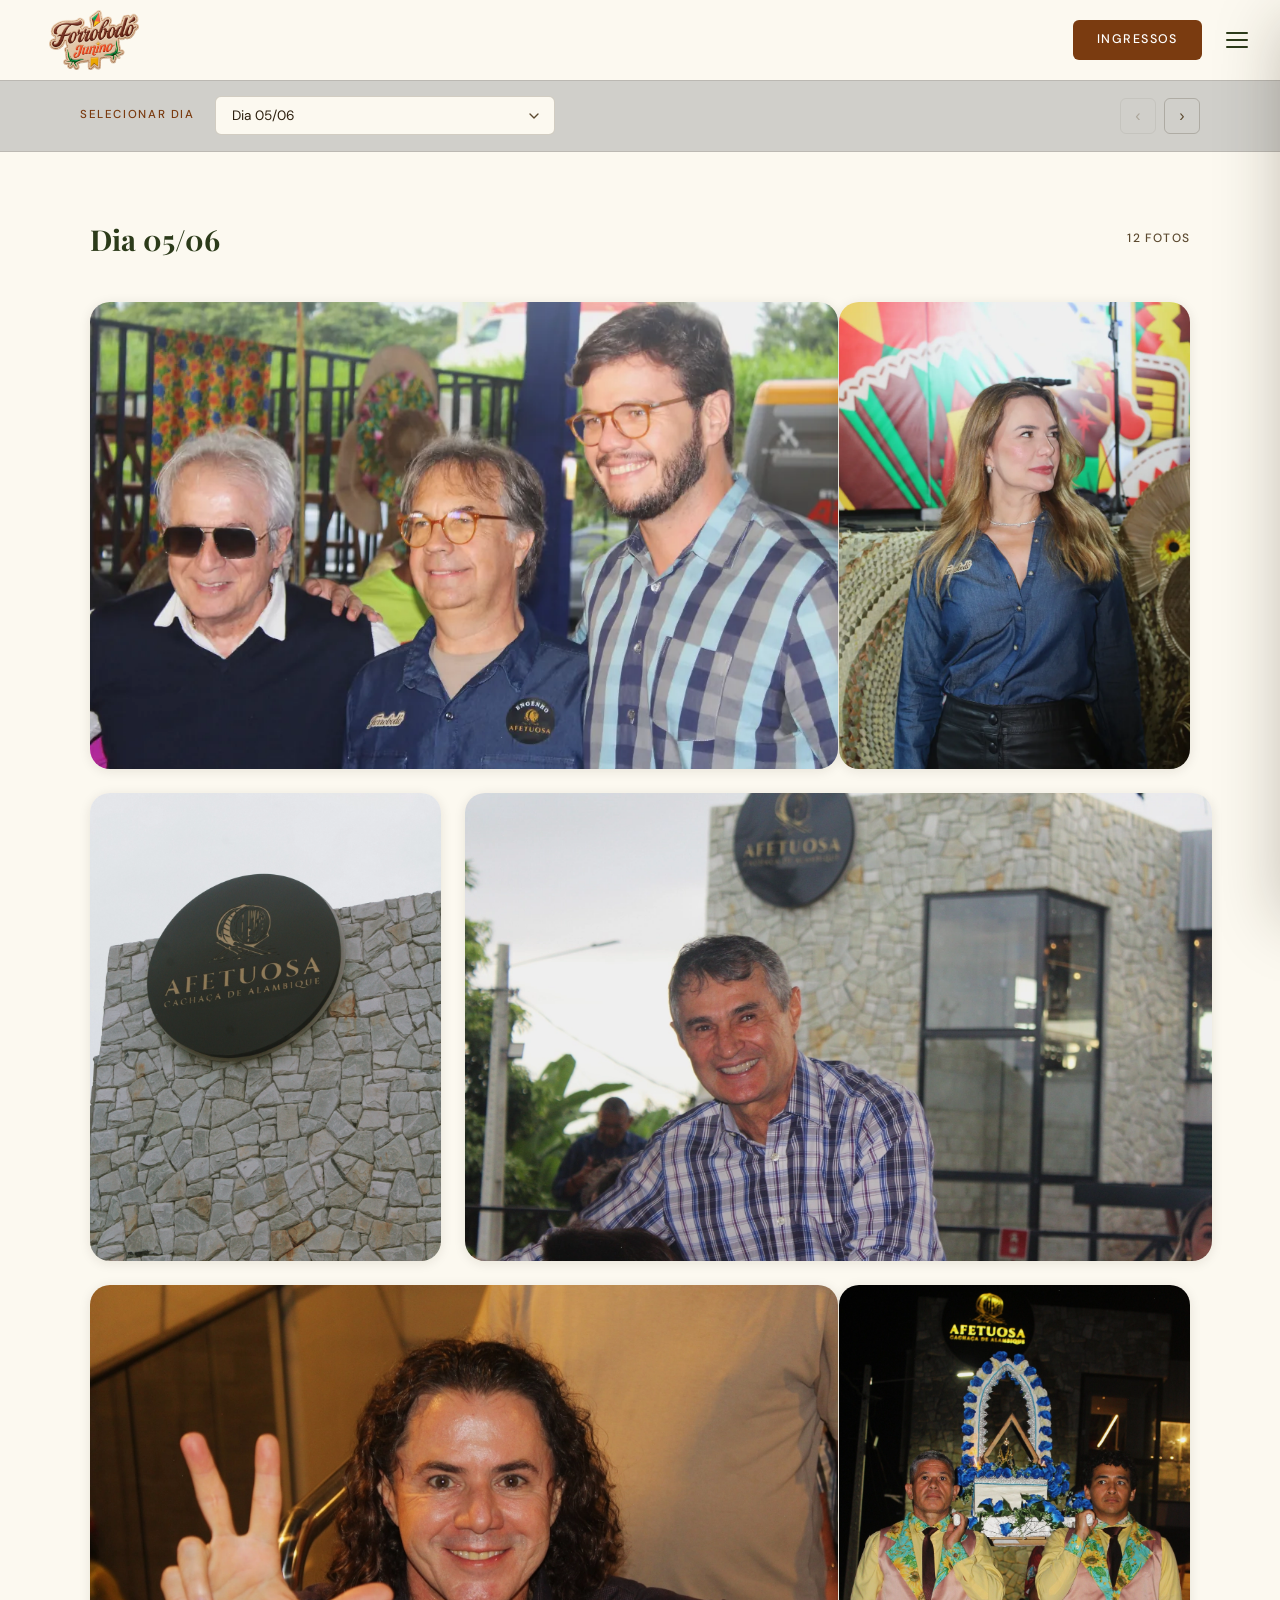
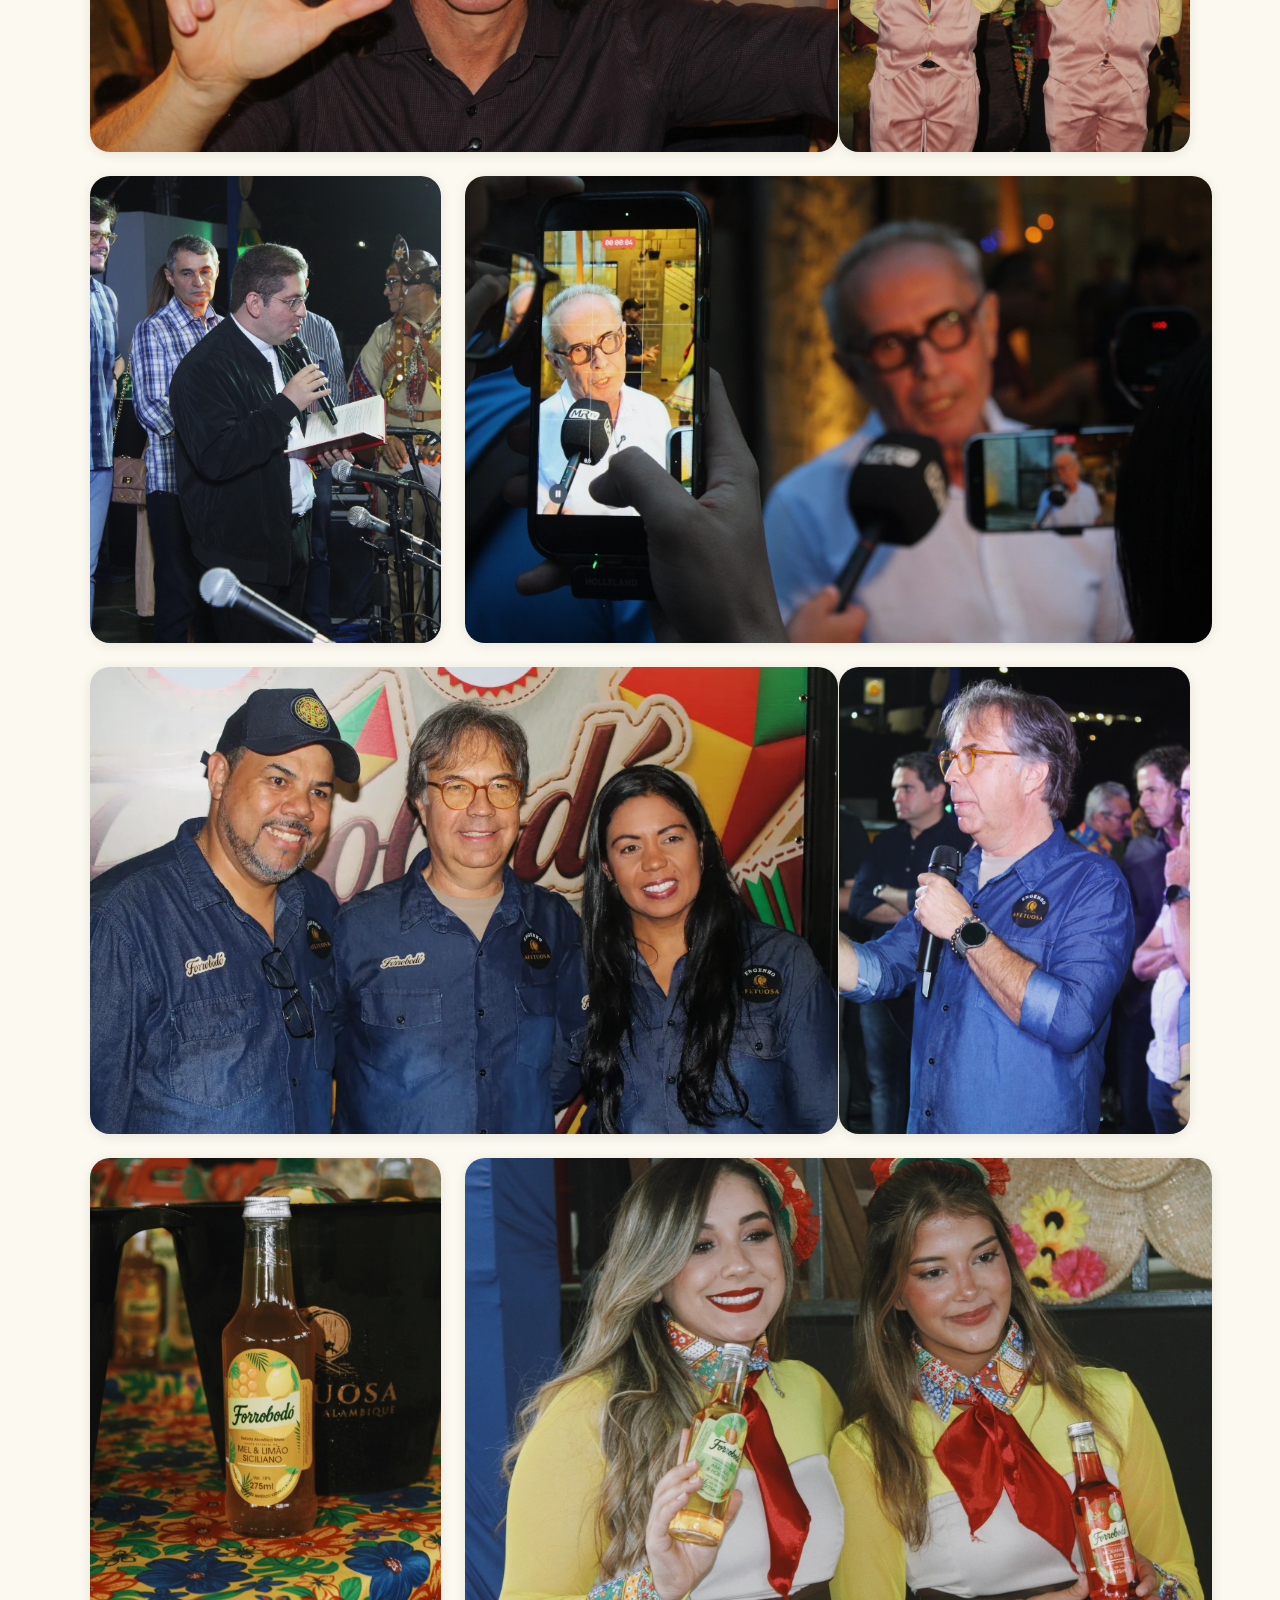
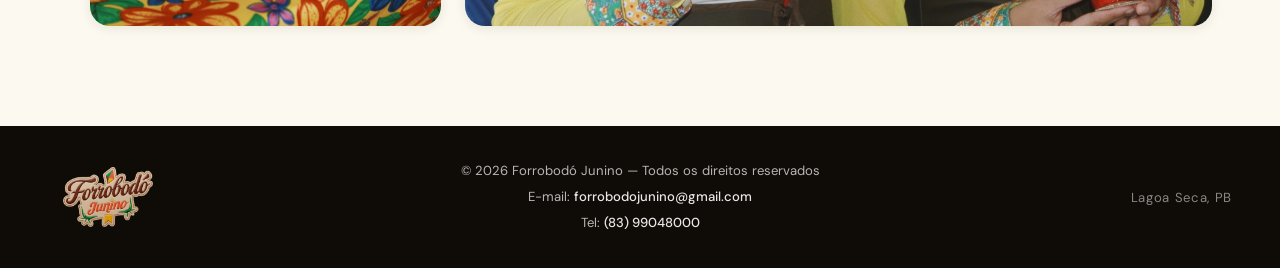
==== galeria.html @ cd56dc19 "galeria de fotos dia 5, 6 e 7" ====
<!DOCTYPE html>
<html lang="pt-br">
<head> 
    <meta charset="UTF-8">
    <title>Galeria | Forrobodó Junino 2026</title>
    <meta name="viewport" content="width=device-width, initial-scale=1.0">
    <meta name="description" content="Galeria de fotos do Forrobodó Junino 2026 — Momentos inesquecíveis no Engenho Afetuosa, Lagoa Seca - PB.">

    <link rel="preconnect" href="https://fonts.googleapis.com">
    <link rel="preconnect" href="https://fonts.gstatic.com" crossorigin>
    <link href="https://fonts.googleapis.com/css2?family=Playfair+Display:ital,wght@0,400;0,700;0,900;1,400;1,700&family=Cormorant+Garamond:ital,wght@0,300;0,400;0,600;1,300;1,400&family=DM+Sans:wght@300;400;500&display=swap" rel="stylesheet">
    <link rel="icon" type="image/png" href="imagens/imagem-logo.png">
    <link rel="stylesheet" href="style.css">
    <link rel="stylesheet" href="galeria.css">
    <script src="script.js" defer></script>
    <script src="galeria.js" defer></script>
</head>

<body>

<header class="header">
    <a href="index.html" class="header-logo-link">
        <img src="imagens/imagem-logo.webp" alt="Forrobodó Junino" class="logo-oficial header-logo">
    </a>
    <div class="header-acoes">
        <a href="https://zig.tickets/eventos/forrobodo-junino-1306" target="_blank" rel="noopener noreferrer" class="header-cta">INGRESSOS</a>
        <button class="menu-hamburguer"
            aria-label="Abrir menu de navegação"
            aria-expanded="false">
            <span class="hamburguer-linha"></span>
            <span class="hamburguer-linha"></span>
            <span class="hamburguer-linha"></span>
        </button>
    </div>
</header>

<nav class="nav" aria-label="Menu principal">
    <div class="nav-header">
        <img src="imagens/imagem-logo.webp" alt="Forrobodó Junino" class="logo-oficial nav-logo">
        <button class="menu-fechar" aria-label="Fechar menu">✕</button>
    </div>
    <ul>
        <li><a href="index.html#home">Home</a></li>
        <li><a href="index.html#sobre">O Evento</a></li>
        <li><a href="index.html#grandeza">Experiências</a></li>
        <li><a href="index.html#programacao">Programação</a></li>
        <li><a href="index.html#momentos">Momentos</a></li>
        <li><a href="index.html#localizacao">Localização</a></li>
        <li><a href="galeria.html">Galeria</a></li>
    </ul>
    <div class="nav-cta">
        <a href="https://zig.tickets/eventos/forrobodo-junino-1306" target="_blank" rel="noopener noreferrer" class="cta">GARANTIR MEU INGRESSO</a>
    </div>
</nav>

<div class="menu-overlay" aria-hidden="true"></div>

<main class="galeria-main" aria-label="Galeria de fotos">
    <h1 class="visualmente-oculto">Galeria de fotos — Forrobodó Junino 2026</h1>

    <div class="galeria-selector-wrap">
        <div class="galeria-selector-inner">
            <span class="galeria-selector-label">Selecionar dia</span>
            <select class="galeria-select" id="galeria-select" aria-label="Selecionar dia da galeria"></select>
            <div class="galeria-nav-btns">
                <button class="galeria-nav-btn" id="btn-anterior" aria-label="Dia anterior">‹</button>
                <button class="galeria-nav-btn" id="btn-proximo"  aria-label="Próximo dia">›</button>
            </div>
        </div>
    </div>

    <div class="galeria-conteudo" id="galeria-conteudo"></div>

</main>

<footer class="footer">
    <div class="footer-logo-wrap">
        <img src="imagens/imagem-logo.webp" alt="Forrobodó Junino" class="logo-oficial footer-logo">
    </div>
    <div class="footer-info">
        <p>© 2026 Forrobodó Junino — Todos os direitos reservados</p>
        <p>E-mail: <a href="mailto:forrobodojunino@gmail.com">forrobodojunino@gmail.com</a></p>
        <p>Tel: <a href="https://wa.me/558399048000" target="_blank" rel="noopener noreferrer" aria-label="Contato via WhatsApp: 55 (83) 9904-8000">(83) 99048000</a></p>
    </div>
    <div class="footer-local">
        <p>Lagoa Seca, PB</p>
    </div>
</footer>

<div class="lightbox" id="lightbox" role="dialog" aria-modal="true" aria-label="Visualizar foto">
    <button class="lightbox-nav lightbox-prev" id="lightbox-prev" aria-label="Foto anterior">‹</button>
    <img class="lightbox-img" id="lightbox-img" src="" alt="">
    <button class="lightbox-nav lightbox-next" id="lightbox-next" aria-label="Próxima foto">›</button>
    <span class="lightbox-contador" id="lightbox-contador"></span>
</div>

</body>
</html>
---- style.css ----
@charset "UTF-8";

/*
ARQUITETURA CSS — FORROBODÓ JUNINO
1. ROOT
2. RESET
3. BASE
4. ELEMENTOS GLOBAIS
5. LAYOUT (header, main, footer)
6. COMPONENTES (cta, menu, overlay, nav, logo)
7. SECTIONS
8. ANIMAÇÕES
9. RESPONSIVIDADE
*/

/* 1. ROOT */

:root {
    color-scheme: light;

    --cor-creme:          #FCF9F0;
    --cor-creme-escuro:   #D0CFCA;
    --cor-verde:          #2C3B1A;
    --cor-verde-medio:    #3D5225;
    --cor-marrom:         #7A3B10;
    --cor-marrom-hover:   #5E2D0C;
    --cor-dourado:        #C8922A;
    --cor-dourado-claro:  #E8B84B;
    --cor-escuro:         #1A1209;
    --cor-dark-footer:    #0F0C07;
    --cor-texto:          #2C1F0E;
    --cor-texto-leve:     #5C4A30;
    --cor-branca:         #FFFFFF;

    --fonte-display:  'Playfair Display', Georgia, serif;
    --fonte-elegante: 'Cormorant Garamond', Georgia, serif;
    --fonte-ui:       'DM Sans', Arial, sans-serif;

    --radius-sm: 6px;
    --radius-md: 12px;
    --radius-lg: 20px;

    --transition: 0.3s ease;

    --shadow-sm: 0 2px 12px rgba(44, 31, 14, 0.10);
    --shadow-md: 0 8px 32px rgba(44, 31, 14, 0.18);
    --shadow-lg: 0 20px 60px rgba(44, 31, 14, 0.25);
}

/* 2. RESET */

* {
    margin: 0;
    padding: 0;
    box-sizing: border-box;
}

:focus-visible {
    outline: 2px solid var(--cor-marrom);
    outline-offset: 3px;
    border-radius: 4px;
}

/* 3. BASE */

html {
    scroll-behavior: smooth;
    scroll-padding-top: 0px;
}

body {
    font-family: var(--fonte-ui);
    font-size: 1rem;
    line-height: 1.6;
    background-color: var(--cor-creme);
    color: var(--cor-texto);
    margin: 0;
    padding: 0;
}

body.menu-aberto {
    overflow: hidden;
}

/* 4. ELEMENTOS GLOBAIS */

section {
    scroll-margin-top: 80px;
}

section h2 {
    font-family: var(--fonte-display);
    font-size: 2.6rem;
    font-weight: 700;
    color: var(--cor-verde);
    line-height: 1.15;
}

section h2 em {
    font-style: italic;
    font-family: var(--fonte-display);
    color: var(--cor-marrom);
}

strong {
    color: var(--cor-marrom);
}

ul {
    list-style: none;
}

a {
    font-family: inherit;
    text-decoration: none;
    transition: color var(--transition);
}

img {
    max-width: 100%;
    display: block;
}

/* 5. LAYOUT */

/* Header */

.header {
    position: fixed;
    top: 0;
    left: 0;
    width: 100%;
    height: 80px;
    padding: 0 24px;
    display: flex;
    align-items: center;
    justify-content: space-between;
    background-color: var(--cor-creme);
    z-index: 980;
    box-shadow: 0 1px 0 rgba(44, 31, 14, 0.12);
    transition: box-shadow var(--transition);
}

.header-logo-link {
    display: flex;
    align-items: center;
}

.header-acoes {
    display: flex;
    align-items: center;
    gap: 16px;
}

.header-cta {
    display: inline-block;
    padding: 10px 24px;
    background-color: var(--cor-marrom);
    color: var(--cor-branca);
    font-family: var(--fonte-ui);
    font-size: 0.78rem;
    font-weight: 500;
    letter-spacing: 0.12em;
    border-radius: var(--radius-sm);
    transition: background-color var(--transition), transform var(--transition);
}

.header-cta:hover {
    background-color: var(--cor-marrom-hover);
    transform: translateY(-1px);
}

/* Main */

main {
    margin-top: 64px;
}

/* Footer */

.footer {
    display: grid;
    grid-template-columns: 1fr auto 1fr;
    align-items: center;
    padding: 32px 48px;
    background-color: var(--cor-dark-footer);
    color: var(--cor-branca);
}

.footer-logo-wrap {
    display: flex;
    align-items: center;
}

.footer-info {
    text-align: center;
    font-size: 0.82rem;
    line-height: 2;
    color: rgba(255, 255, 255, 0.7);
}

.footer-info a {
    color: rgba(255, 255, 255, 0.9);
    font-weight: 500;
}

.footer-info a:hover {
    color: var(--cor-dourado-claro);
}

.footer-local {
    text-align: right;
    font-size: 0.82rem;
    color: rgba(255, 255, 255, 0.5);
    letter-spacing: 0.05em;
}

/* 6. COMPONENTES */

/* Logo */

.logo-oficial {
    height: auto;
    object-fit: contain;
    transition: transform var(--transition);
}

.header-logo {
    width: 140px;
    max-height: 60px;
    display: block;
}

.header-logo-link:hover .header-logo {
    transform: scale(1.03);
}

.nav-logo {
    width: 110px;
    max-height: 52px;
    display: block;
}

.footer-logo {
    width: 120px;
    max-height: 60px;
    display: block;
    opacity: 0.9;
    transition: opacity var(--transition);
}

.footer-logo:hover {
    opacity: 1;
}

/* CTA */

.cta {
    display: inline-block;
    padding: 16px 32px;
    background-color: var(--cor-marrom);
    color: var(--cor-branca);
    border-radius: var(--radius-sm);
    font-family: var(--fonte-ui);
    font-size: 0.82rem;
    font-weight: 500;
    letter-spacing: 0.1em;
    text-align: center;
    transition: background-color var(--transition), transform var(--transition), box-shadow var(--transition);
    box-shadow: var(--shadow-sm);
    line-height: 1.4;
}

.cta:hover {
    background-color: var(--cor-marrom-hover);
    transform: translateY(-3px);
    box-shadow: var(--shadow-md);
}

/* Menu Hambúrguer */

.menu-hamburguer {
    background: none;
    border: none;
    cursor: pointer;
    display: flex;
    flex-direction: column;
    align-items: center;
    justify-content: center;
    gap: 5px;
    padding: 8px;
    transition: transform 0.2s ease;
}

.menu-hamburguer:hover {
    transform: translateY(-2px);
}

.hamburguer-linha {
    display: block;
    width: 22px;
    height: 2px;
    background-color: var(--cor-verde);
    border-radius: 2px;
    transition: var(--transition);
}

.menu-fechar {
    background: none;
    border: none;
    font-size: 1.1rem;
    cursor: pointer;
    color: var(--cor-texto-leve);
    width: 36px;
    height: 36px;
    border-radius: 50%;
    display: flex;
    align-items: center;
    justify-content: center;
    transition: background-color var(--transition), color var(--transition);
}

.menu-fechar:hover {
    background-color: var(--cor-creme-escuro);
    color: var(--cor-marrom);
}

/* Overlay */

.menu-overlay {
    position: fixed;
    inset: 0;
    background-color: rgba(26, 18, 9, 0.4);
    z-index: 990;
    opacity: 0;
    pointer-events: none;
    transition: opacity var(--transition);
}

.menu-overlay.ativo {
    opacity: 1;
    pointer-events: all;
}

/* Nav */

.nav {
    position: fixed;
    top: 0;
    right: 0;
    width: min(320px, 80vw);
    height: 100dvh;
    background-color: var(--cor-creme);
    display: flex;
    flex-direction: column;
    transform: translateX(100%);
    transition: transform 0.35s ease;
    z-index: 1001;
    box-shadow: var(--shadow-lg);
}

.nav.ativo {
    transform: translateX(0);
}

.nav-header {
    height: 72px;
    display: flex;
    align-items: center;
    justify-content: space-between;
    padding: 0 20px;
    border-bottom: 1px solid var(--cor-creme-escuro);
    flex-shrink: 0;
}

.nav ul {
    overflow-y: auto;
    padding: 0;
}

.nav li a {
    display: block;
    padding: 18px 20px;
    font-family: var(--fonte-ui);
    font-size: 0.9rem;
    font-weight: 400;
    letter-spacing: 0.06em;
    text-transform: uppercase;
    color: var(--cor-texto);
    border-bottom: 1px solid var(--cor-creme-escuro);
    transition: color var(--transition), padding-left var(--transition);
}

.nav li a:hover {
    color: var(--cor-marrom);
    padding-left: 28px;
}

.nav-cta {
    padding: 20px 20px 32px;
    margin-top: auto;
    flex-shrink: 0;
    background-color: var(--cor-creme);
}

.nav-cta .cta {
    width: 100%;
    font-size: 0.8rem;
}

/* 7. SECTIONS */

/* Home / Hero */

.home {
    max-width: 100%;
    padding: 0;
    margin: 0;
    display: grid;
    grid-template-columns: 1.4fr 1fr;
    align-items: center;
    min-height: calc(100vh - 64px);
    background-color: var(--cor-creme);
}

.home-esquerda {
    display: flex;
    flex-direction: column;
    justify-content: center;
    gap: 28px;
    padding: 60px 64px 60px 80px;
}

.home-banner-patrocinios {
    width: 100%;
    max-width: 420px;
}

.img-banner-patrocinios {
    width: 100%;
    height: auto;
    display: block;
    object-fit: contain;
}

.home-titulo {
    font-family: var(--fonte-display);
    font-size: 3.8rem;
    font-weight: 900;
    line-height: 1.15;
    color: var(--cor-verde);
    letter-spacing: -0.01em;
    max-width: 600px;
}

.home-desc {
    font-family: var(--fonte-ui);
    font-size: 0.95rem;
    color: var(--cor-texto-leve);
    line-height: 1.7;
    max-width: 420px;
}

.home-ctas {
    display: flex;
    align-items: center;
    gap: 32px;
    margin-top: 8px;
    flex-wrap: wrap;
}

/* 1. Ajuste na seção de Patrocinadores (inferior) */
.patrocinadores-grid .patrocinador-item:nth-child(3) {
    max-width: 260px; /* Aumentado de 180px para 260px para dar o peso visual correto */
}

.cta-secundario {
    font-family: var(--fonte-ui);
    font-size: 0.78rem;
    font-weight: 500;
    letter-spacing: 0.1em;
    text-transform: uppercase;
    color: var(--cor-texto);
    transition: color var(--transition);
}

.cta-secundario:hover {
    color: var(--cor-marrom);
}

.home-direita {
    width: 100%;
    padding-right: 48px;
}

.home-foto-container {
    width: 100%;
    aspect-ratio: 4409 / 3456;
    overflow: hidden;
    border-radius: var(--radius-md);
    box-shadow: var(--shadow-md);
}

.home-foto-container img {
    width: 100%;
    height: 100%;
    object-fit: cover;
    display: block;
}

/* Grid de Patrocinadores no Topo da Home (Desktop) */
.home-patrocinadores-grid {
    display: grid;
    /* Antes: repeat(3, 1fr) -> Agora: tamanhos sob medida para cada logo */
    grid-template-columns: 70px 85px 140px; 
    gap: 20px; 
    align-items: center;
    justify-content: start; 
    width: 100%;
    max-width: 360px; /* Aumentamos um pouquinho a largura máxima para o terceiro esticar */
    margin-bottom: 8px;
}

.home-patrocinador-item {
    width: 100%;
    max-width: 80px; /* Logos menores para o topo do site */
    opacity: 0.85;
    transition: opacity var(--transition), transform var(--transition);
}

.home-patrocinadores-grid .home-patrocinador-item:nth-child(3) {
    max-width: 140px; /* Abre espaço para o Ministério esticar na Home */
}

.home-patrocinador-item:hover {
    opacity: 1;
    transform: scale(1.03);
}

.img-home-patrocinador {
    width: 100%;
    height: auto;
    object-fit: contain;
    display: block;
}

/* Sobre */

.sobre {
    background-color: var(--cor-creme-escuro);
    max-width: 100%;
    padding: 70px 80px;
}

.sobre-conteudo {
    max-width: 1200px;
    margin: 0 auto;
    display: grid;
    grid-template-columns: 1.2fr 0.8fr;
    gap: 80px;
    align-items: center;
}

.sobre-texto {
    display: flex;
    flex-direction: column;
    gap: 20px;
}

.sobre-eyebrow {
    font-family: var(--fonte-ui);
    font-size: 0.72rem;
    font-weight: 500;
    letter-spacing: 0.18em;
    text-transform: uppercase;
    color: var(--cor-marrom);
}

.sobre-texto h2 {
    margin: 0;
}

.sobre-texto p {
    font-size: 0.95rem;
    color: var(--cor-texto-leve);
    line-height: 1.8;
}

.sobre-foto-wrap {
    position: relative;
    width: 100%;
}

.sobre-foto {
    width: 100%;
    aspect-ratio: 2 / 3;
    max-height: 480px;
    object-fit: cover;
    object-position: center top;
    border-radius: var(--radius-md);
    display: block;
    box-shadow: var(--shadow-md);
}

/* Grandeza / Experiências */

.grandeza {
    background-color: var(--cor-creme);
    max-width: 100%;
    padding: 100px 80px;
}

.grandeza-header {
    max-width: 1200px;
    margin: 0 auto 48px;
    text-align: center;
}

.grandeza-eyebrow {
    font-family: var(--fonte-display);
    font-size: 1.8rem;
    font-weight: 700;
    color: var(--cor-verde);
    margin-bottom: 8px;
}

.grandeza-sub {
    font-family: var(--fonte-ui);
    font-size: 0.9rem;
    color: var(--cor-texto-leve);
}

.grandeza-grid {
    max-width: 1200px;
    margin: 0 auto;
    display: grid;
    grid-template-columns: repeat(3, 1fr);
    gap: 3px;
}

.grandeza-item {
    position: relative;
    overflow: hidden;
    aspect-ratio: 2 / 3;
    cursor: pointer;
}

.grandeza-foto-container {
    width: 100%;
    height: 100%;
    overflow: hidden;
}

.grandeza-item img {
    width: 100%;
    height: 100%;
    object-fit: cover;
    object-position: center;
    display: block;
    transition: transform 0.5s ease;
}

.grandeza-item:hover img {
    transform: scale(1.06);
}

.grandeza-label {
    position: absolute;
    bottom: 0;
    left: 0;
    right: 0;
    padding: 20px 16px 14px;
    background: linear-gradient(transparent, rgba(26, 18, 9, 0.75));
    font-family: var(--fonte-ui);
    font-size: 0.72rem;
    font-weight: 500;
    letter-spacing: 0.1em;
    text-transform: uppercase;
    color: var(--cor-branca);
    z-index: 2;
}

/* Programação */

.programacao {
    background-color: var(--cor-creme-escuro);
    max-width: 100%;
    padding: 100px 80px;
}

.programacao-header {
    max-width: 1200px;
    margin: 0 auto;
    display: grid;
    grid-template-columns: 1fr 1fr;
    gap: 48px;
    align-items: start;
    padding-bottom: 48px;
    border-bottom: 1px solid rgba(44, 31, 14, 0.15);
}

.programacao-header-esquerda {
    display: flex;
    flex-direction: column;
    gap: 6px;
}

.programacao-eyebrow {
    font-family: var(--fonte-ui);
    font-size: 0.75rem;
    font-weight: 500;
    letter-spacing: 0.18em;
    text-transform: uppercase;
    color: var(--cor-marrom);
}

.programacao-titulo {
    font-family: var(--fonte-display);
    font-size: 1.8rem;
    font-weight: 700;
    color: var(--cor-verde);
    line-height: 1.2;
}

.programacao-lista {
    max-width: 1200px;
    margin: 0 auto;
    display: flex;
    flex-direction: column;
}

.programacao-item {
    display: grid;
    grid-template-columns: 160px 1fr auto;
    gap: 40px;
    align-items: center;
    padding: 40px 0;
    border-bottom: 1px solid rgba(44, 31, 14, 0.15);
    transition: background-color var(--transition);
}

.programacao-item:hover {
    background-color: rgba(200, 146, 42, 0.04);
}

.programacao-data {
    display: flex;
    flex-direction: column;
    gap: 2px;
}

.prog-dia {
    font-family: var(--fonte-display);
    font-size: 3.5rem;
    font-weight: 700;
    color: var(--cor-verde);
    line-height: 1;
}

.prog-mes {
    font-family: var(--fonte-ui);
    font-size: 0.62rem;
    letter-spacing: 0.14em;
    text-transform: uppercase;
    color: var(--cor-marrom);
    font-weight: 500;
}

.programacao-info {
    display: flex;
    flex-direction: column;
    gap: 8px;
}

.programacao-info h3 {
    font-family: var(--fonte-display);
    font-size: 1.2rem;
    font-weight: 700;
    color: var(--cor-verde);
    line-height: 1.3;
}

.prog-descricao {
    font-family: var(--fonte-ui);
    font-size: 0.88rem;
    color: var(--cor-texto-leve);
    line-height: 1.65;
    max-width: 520px;
}

.prog-horario-card {
    display: flex;
    align-items: center;
    justify-content: center;
    border: 1px solid rgba(44, 31, 14, 0.2);
    border-radius: 999px;
    padding: 10px 22px;
    min-width: 120px;
    white-space: nowrap;
    background-color: transparent;
}

.prog-horario-texto {
    font-family: var(--fonte-ui);
    font-size: 0.8rem;
    font-weight: 500;
    color: var(--cor-texto);
    letter-spacing: 0.04em;
}

/* Momentos */

.momentos {
    background-color: var(--cor-creme);
    max-width: 100%;
    padding: 80px 80px;
}

.momentos-header {
    max-width: 1200px;
    margin: 0 auto 40px;
    display: flex;
    justify-content: space-between;
    align-items: center;
}

.momentos-eyebrow {
    font-family: var(--fonte-display);
    font-size: 1.8rem;
    font-weight: 700;
    color: var(--cor-verde);
}

.momentos-link {
    font-family: var(--fonte-ui);
    font-size: 0.72rem;
    font-weight: 500;
    letter-spacing: 0.12em;
    text-transform: uppercase;
    color: var(--cor-marrom);
    transition: color var(--transition);
}

.momentos-link:hover {
    color: var(--cor-marrom-hover);
}

.momentos-grid {
    max-width: 1100px;
    margin: 0 auto;
    display: grid;
    grid-template-columns: repeat(12, 1fr);
    gap: 24px;
}

.momentos-item {
    border-radius: var(--radius-lg);
    overflow: hidden;
    box-shadow: var(--shadow-sm);
    transition: transform var(--transition);
    height: 100%;
}

.momentos-item img {
    width: 100%;
    height: 100%;
    object-fit: cover;
    display: block;
    transition: transform 0.5s ease;
}

.momentos-item:hover img {
    transform: scale(1.04);
}

.momentos-item:nth-child(1) {
    grid-column: 1 / span 8;
    grid-row: 1;
    aspect-ratio: 16 / 10;
}

.momentos-item:nth-child(2) {
    grid-column: 9 / span 4;
    grid-row: 1;
    aspect-ratio: 1792 / 2388;
}

.momentos-item:nth-child(3) {
    grid-column: 1 / span 4;
    grid-row: 2;
    aspect-ratio: 1792 / 2388;
}

.momentos-item:nth-child(4) {
    grid-column: 5 / span 8;
    grid-row: 2;
    aspect-ratio: 16 / 10;
}

/* Localização */

.localizacao {
    background-color: var(--cor-creme);
    max-width: 100%;
    padding: 100px 80px;
}

.localizacao-conteudo {
    max-width: 1200px;
    margin: 0 auto;
    display: grid;
    grid-template-columns: 1.1fr 1.2fr;
    gap: 80px;
    align-items: center;
}

.localizacao-texto {
    display: flex;
    flex-direction: column;
}

.localizacao-eyebrow {
    font-family: var(--fonte-ui);
    font-size: 0.72rem;
    font-weight: 500;
    letter-spacing: 0.18em;
    text-transform: uppercase;
    color: var(--cor-marrom);
    margin-bottom: 8px;
}

.localizacao-texto h2 {
    margin-bottom: 28px;
}

.localizacao-texto p {
    font-size: 0.95rem;
    color: var(--cor-texto-leve);
    line-height: 1.8;
    max-width: 480px;
    margin-bottom: 36px;
}

.localizacao-detalhes {
    display: flex;
    flex-direction: column;
    gap: 24px;
    margin-bottom: 40px;
}

.detalhe-item {
    display: flex;
    flex-direction: column;
    gap: 4px;
}

.detalhe-label {
    font-family: var(--fonte-ui);
    font-size: 0.65rem;
    font-weight: 500;
    letter-spacing: 0.12em;
    text-transform: uppercase;
    color: var(--cor-marrom);
}

.detalhe-info {
    font-family: var(--fonte-ui);
    font-size: 0.9rem;
    color: var(--cor-texto);
    margin-bottom: 0;
}

.cta-como-chegar {
    display: inline-block;
    padding: 16px 36px;
    background-color: var(--cor-verde);
    color: var(--cor-branca);
    border-radius: var(--radius-sm);
    font-family: var(--fonte-ui);
    font-size: 0.82rem;
    font-weight: 500;
    letter-spacing: 0.12em;
    text-align: center;
    width: fit-content;
    transition: background-color var(--transition), transform var(--transition);
}

.cta-como-chegar:hover {
    background-color: var(--cor-verde-medio);
    transform: translateY(-2px);
}

.localizacao-mapa-wrap {
    width: 100%;
}

.localizacao-mapa-card {
    width: 100%;
    aspect-ratio: 16 / 10;
    background-color: var(--cor-escuro);
    border-radius: var(--radius-lg);
    overflow: hidden;
    box-shadow: 0 24px 70px rgba(44, 31, 14, 0.15);
}

.localizacao-mapa-card iframe {
    width: 100%;
    height: 100%;
    display: block;
}

/* Parceiros */

/* Grid de Patrocinadores (Desktop) */
.patrocinadores-grid {
    display: grid;
    grid-template-columns: repeat(3, 1fr);
    gap: 40px; /* Espaço entre os logos */
    align-items: center; /* Centraliza verticalmente se um logo for mais alto que o outro */
    justify-items: center; /* Centraliza horizontalmente na coluna */
    width: 100%;
    max-width: 900px; /* Limita a largura máxima do conjunto para ficar elegante e centralizado */
    margin: 0 auto;
}

.patrocinador-item {
    width: 100%;
    max-width: 140px; /* Garante que os logos individuais tenham um tamanho controlado */
    transition: transform var(--transition);
}

.patrocinador-item:hover {
    transform: scale(1.05); /* Efeito sutil de hover igual ao restante do site */
}

.patrocinadores-grid .patrocinador-item:nth-child(3) {
    max-width: 240px; 
}

.img-patrocinador {
    width: 100%;
    height: auto;
    object-fit: contain; /* Garante que o logo não seja distorcido */
    display: block;
}

.parceiros {
    background-color: var(--cor-creme);
    max-width: 100%;
    padding: 60px 48px;
    text-align: center;
}

.parceiros-conteudo {
    max-width: 1200px;
    margin: 0 auto;
    display: flex;
    flex-direction: column;
    align-items: center;
    gap: 8px;
}

/* CARROSSEL INFINITO DE PARCEIROS (CSS TICKER) */

.parceiros-carrossel-container {
    width: 100%;
    max-width: 1200px;
    overflow: hidden; /* Esconde os logos que saem da tela */
    position: relative;
    padding: 20px 0;
    margin-top: 24px;
}

/* Sombra suave nas laterais para dar profundidade ao carrossel */
.parceiros-carrossel-container::before,
.parceiros-carrossel-container::after {
    content: "";
    position: absolute;
    top: 0;
    width: 120px;
    height: 100%;
    z-index: 2;
    pointer-events: none;
}

/* A esteira que segura e move os logos continuamente */
.parceiros-carrossel-track {
    display: flex;
    width: max-content;
    animation: deslizarInfinito 25s linear infinite; /* 25 segundos para uma transição suave */
}

/* Pausa o movimento quando o usuário põe o mouse em cima */
.parceiros-carrossel-track:hover {
    animation-play-state: paused;
}

/* Cada bloco de logos individuais */
.parceiros-grupo {
    display: flex;
    align-items: center;
    justify-content: space-around;
    gap: 45px; /* Distância confortável entre cada logo */
    padding-right: 80px; /* Mantém o mesmo espaço na emenda do loop */
}

/* Padronização dos logos dentro do carrossel */
.parceiros-grupo img {
    height: 60px; /* Define uma altura harmônica para todas as marcas */
    width: auto;
    object-fit: contain;
    transition: filter var(--transition), transform var(--transition);
}

.parceiros-grupo img:hover {
    transform: scale(1.05);
}

/* Animação que desloca a esteira até a metade (onde começa a cópia) e reseta sem piscar */
@keyframes deslizarInfinito {
    0% {
        transform: translateX(0);
    }
    100% {
        transform: translateX(-50%);
    }
}

/* Chamada Final */

.chamada-final {
    position: relative;
    max-width: 100%;
    padding: 80px 40px;
    background-color: var(--cor-verde);
    text-align: center;
    overflow: hidden;
    display: flex;
    justify-content: center;
    align-items: center;
}

.chamada-final-conteudo {
    position: relative;
    max-width: 800px;
    margin: 0 auto;
    z-index: 2;
    display: flex;
    flex-direction: column;
    align-items: center;
}

.chamada-final-conteudo h2 {
    font-size: 2.2rem;
    font-weight: 400;
    line-height: 1.4;
    color: var(--cor-creme);
    margin-bottom: 20px;
}

.chamada-final-conteudo p {
    font-size: 1.05rem;
    font-style: italic;
    font-weight: 300;
    color: rgba(252, 249, 240, 0.75);
    max-width: 620px;
    margin-bottom: 40px;
    line-height: 1.6;
}

.chamada-final-ctas {
    display: flex;
    justify-content: center;
    align-items: center;
    width: 100%;
}

.cta-principal-verde {
    display: inline-block;
    padding: 18px 48px;
    background-color: var(--cor-marrom);
    color: var(--cor-branca);
    border-radius: var(--radius-sm);
    font-family: var(--fonte-ui);
    font-size: 0.85rem;
    font-weight: 500;
    letter-spacing: 0.12em;
    text-transform: uppercase;
    transition: background-color var(--transition), transform var(--transition);
}

.cta-principal-verde:hover {
    background-color: var(--cor-marrom-hover);
    transform: translateY(-2px);
}

/* 8. ANIMAÇÕES */

.animar {
    opacity: 0;
    transform: translateY(28px);
    transition: opacity 0.8s ease, transform 0.8s ease;
}

.animar.visivel {
    opacity: 1;
    transform: translateY(0);
}

.home-esquerda .home-tag    { transition-delay: 0s; }
.home-esquerda .home-titulo { transition-delay: 0.1s; }
.home-esquerda .home-desc   { transition-delay: 0.2s; }
.home-esquerda .home-ctas   { transition-delay: 0.3s; }

.grandeza-grid .grandeza-item:nth-child(1) { transition-delay: 0s; }
.grandeza-grid .grandeza-item:nth-child(2) { transition-delay: 0.1s; }
.grandeza-grid .grandeza-item:nth-child(3) { transition-delay: 0.2s; }

.programacao-lista .programacao-item:nth-child(1) { transition-delay: 0s; }
.programacao-lista .programacao-item:nth-child(2) { transition-delay: 0.15s; }

/* Respeito à preferência do sistema por menos movimento */
@media (prefers-reduced-motion: reduce) {
    .animar {
        opacity: 1;
        transform: none;
        transition: none;
    }

    .grandeza-item img,
    .momentos-item img {
        transition: none;
    }

    html {
        scroll-behavior: auto;
    }
}

/* 9. RESPONSIVIDADE */

@media (max-width: 1024px) {
    .home                 { grid-template-columns: 1.2fr 1fr; }
    .home-esquerda        { padding: 40px; }
    .home-titulo          { font-size: 3.2rem; }
    .home-direita         { padding-right: 40px; }
    .sobre                { padding: 60px 40px; }
    .sobre-conteudo       { gap: 48px; }
    .grandeza             { padding: 80px 40px; }
    .programacao          { padding: 80px 40px; }
    .programacao-header   { gap: 32px; }
    .momentos             { padding: 80px 40px; }
    .localizacao          { padding: 80px 40px; }
    .localizacao-conteudo { gap: 48px; }
    .localizacao-texto h2 { font-size: 2.4rem; }
}

@media (max-width: 768px) {
    .header {
        height: 70px;
        padding: 0 16px;
    }
    section h2 {
        font-size: 2rem; 
    }

    .header-cta {
        font-size: 0.7rem;
        padding: 8px 16px;
    }

    main {
        margin-top: 60px;
    }

    /* Home */

    .home {
        grid-template-columns: 1fr;
        min-height: auto;
        display: flex;
        flex-direction: column;
    }

    .home-esquerda {
        padding: 40px 24px 28px;
        gap: 20px;
        order: 1;
    }

    .home-ctas {
        gap: 12px;
        flex-wrap: nowrap;
    }

    .home-ctas .cta {
    padding: 12px 16px;
}

    .cta,
    .cta-secundario {
        font-size: 0.65rem;
    }

    .home-direita {
        order: 2;
        padding: 0 24px 40px;
    }

    .home-titulo {
        font-size: 2.4rem;
    }

    .home-patrocinadores-grid {
        display: grid;
        grid-template-columns: 1fr 1.2fr 2.2fr; /* Pesos sob medida para o mobile */
        justify-content: center; 
        align-items: center;
        margin: 0 auto;          
        max-width: 280px; /* Expandido ligeiramente para dar folga ao trio */
        gap: 12px;
    }

    /* Alvo direto na caixinha do Ministério no topo da Home (Mobile) */
    .home-patrocinadores-grid .home-patrocinador-item:nth-child(3) {
        max-width: 130px; 
    }

    /* Sobre */

    .sobre {
        padding: 40px 24px;
    }
    .sobre h2{
        padding: 0;
        margin-top: 8px; /* Margem sutil para afastar levemente do "SERTÃO CHIC" */
        margin-bottom: 16px; /* Espaço controlado antes de começar o parágrafo */
        font-size: 2rem;
        line-height: 1.2;
    }

    .sobre-texto {
        gap: 12px; /* Deixa os parágrafos mais unidos e fáceis de ler no celular */
    }

    .sobre-conteudo {
        grid-template-columns: 1fr;
        gap: 40px;
    }

    .sobre-foto {
        max-height: 400px;
    }

    /* Grandeza */

    .grandeza {
        padding: 64px 16px;
    }

    .grandeza-grid {
        grid-template-columns: repeat(2, 1fr);
        gap: 16px; /* Dá um espaçamento elegante entre os cards */
    }

    .grandeza-item {
        width: 100%;
        height: auto;
        aspect-ratio: 1792 / 2388; /* Mesma proporção vertical de "Momentos Iluminados" */
        border-radius: var(--radius-lg); /* Mesmo arredondamento de 20px */
        overflow: hidden;
    }

    .grandeza-foto-container {
        width: 100%;
        height: 100%;
    }

    .grandeza-foto-container img,
    .grandeza-item img {
        width: 100%;
        height: 100%;
        object-fit: cover; /* Recorta e preenche de forma idêntica à galeria */
    }

    /* Programação */

    .programacao {
        padding: 64px 24px;
    }

    .programacao-header {
        grid-template-columns: 1fr;
        gap: 16px;
    }

    .programacao-header-desc {
        font-size: 0.95rem;
    }

    .programacao-item {
        grid-template-columns: 1fr;
        gap: 16px;
        padding: 28px 0;
    }

    .programacao-data {
        flex-direction: row;
        align-items: baseline;
        gap: 10px;
    }

    .prog-dia {
        font-size: 2.4rem;
    }

    .prog-horario-card {
        width: fit-content;
        padding: 10px 20px;
    }

    /* Momentos */

    .momentos {
        padding: 64px 16px;
    }

    .momentos-header {
        flex-direction: column;
        align-items: flex-start;
        gap: 12px;
    }

    .momentos-grid {
        display: flex;
        flex-direction: column;
        gap: 16px;
    }

    .momentos-item {
        width: 100%;
        height: auto;
    }

    .momentos-item:nth-child(1),
    .momentos-item:nth-child(4) {
        aspect-ratio: 16 / 10;
    }

    .momentos-item:nth-child(2),
    .momentos-item:nth-child(3) {
        aspect-ratio: 1792 / 2388;
    }

    /* Localização */

    .localizacao {
        padding: 64px 24px;
    }

    .localizacao-conteudo {
        grid-template-columns: 1fr;
        gap: 32px;
    }

    .localizacao-texto {
        order: 1;
    }

    .localizacao-mapa-wrap {
        order: 2;
    }

    .localizacao-texto h2 {
        margin-bottom: 16px;
    }

    .localizacao-texto p {
        margin-bottom: 24px;
    }

    .localizacao-detalhes {
        gap: 16px;
        margin-bottom: 28px;
    }

    .cta-como-chegar {
        width: 100%;
        text-align: center;
        padding: 16px 24px;
    }

    /* Parceiros */

    .patrocinadores-grid {
        grid-template-columns: 1fr 1fr 1.5fr; /* Abre mais espaço para o Ministério na direita */
        gap: 20px; /* Reduz o espaço para caber tudo perfeitamente em telas estreitas */
        align-items: center;
        justify-items: center;
        width: 100%;
        max-width: 100%;
    }
    
    .patrocinador-item {
        max-width: 90px; /* Diminui Caixa e Banco no mobile para não esmagar a tela */
    }

    /* Permite que o Ministério ocupe o espaço extra que demos a ele no grid mobile */
    .patrocinadores-grid .patrocinador-item:nth-child(3) {
        max-width: 150px; 
    }

    .parceiros {
        padding: 48px 24px 64px;
    }

    .parceiros-banner-wrap {
        width: 100%;
        max-width: 100%;
    }

    /* Chamada Final */

    .chamada-final {
        padding: 60px 24px;
    }

    .chamada-final-conteudo h2 {
        font-size: 1.2rem;
    }
    .chamada-final-conteudo p {
        font-size: 0.9rem;
    }

    .cta-principal-verde {
        width: 90%;
        text-align: center;
    }
    /* Footer mobile — empilhado e centralizado */
.footer {
    grid-template-columns: 1fr;
    justify-items: center;
    text-align: center;
    gap: 24px;
    padding: 48px 24px;
}

.footer-local {
    text-align: center;
}
}

@media (max-width: 480px) {

    .home-titulo {
        font-size: 2.0rem;
    }
    .grandeza-grid {
        grid-template-columns: repeat(2, 1fr); /* Mantém 2 colunas organizadas e simétricas */
        gap: 12px;
    }
}
---- galeria.css ----
@charset "UTF-8";

/*
GALERIA.CSS — FORROBODÓ JUNINO
Estilos exclusivos da página galeria.html.
Depende das variáveis e classes base de style.css.
*/

.galeria-main {
    margin-top: 80px;
}

.galeria-selector-wrap {
    background-color: var(--cor-creme-escuro);
    border-bottom: 1px solid rgba(44, 31, 14, 0.12);
    position: sticky;
    top: 80px;
    z-index: 100;
    padding: 0 80px;
}

.galeria-selector-inner {
    max-width: 1200px;
    margin: 0 auto;
    display: flex;
    align-items: center;
    gap: 20px;
    padding: 16px 0;
}

.galeria-selector-label {
    font-family: var(--fonte-ui);
    font-size: 0.72rem;
    font-weight: 500;
    letter-spacing: 0.14em;
    text-transform: uppercase;
    color: var(--cor-marrom);
    white-space: nowrap;
    flex-shrink: 0;
}

.galeria-select {
    appearance: none;
    -webkit-appearance: none;
    background-color: var(--cor-creme);
    border: 1px solid rgba(44, 31, 14, 0.2);
    border-radius: var(--radius-sm);
    padding: 10px 40px 10px 16px;
    font-family: var(--fonte-ui);
    font-size: 0.85rem;
    color: var(--cor-texto);
    cursor: pointer;
    width: 100%;
    max-width: 340px;
    background-image: url("data:image/svg+xml,%3Csvg xmlns='http://www.w3.org/2000/svg' width='16' height='16' viewBox='0 0 24 24' fill='none' stroke='%235C4A30' stroke-width='2' stroke-linecap='round' stroke-linejoin='round'%3E%3Cpolyline points='6 9 12 15 18 9'%3E%3C/polyline%3E%3C/svg%3E");
    background-repeat: no-repeat;
    background-position: right 12px center;
    transition: border-color var(--transition);
}

.galeria-select:hover,
.galeria-select:focus {
    border-color: var(--cor-marrom);
    outline: none;
}

.galeria-nav-btns {
    display: flex;
    gap: 8px;
    margin-left: auto;
    flex-shrink: 0;
}

.galeria-nav-btn {
    background: none;
    border: 1px solid rgba(44, 31, 14, 0.2);
    border-radius: var(--radius-sm);
    width: 36px;
    height: 36px;
    display: flex;
    align-items: center;
    justify-content: center;
    cursor: pointer;
    font-size: 1rem;
    color: var(--cor-texto-leve);
    transition: border-color var(--transition), color var(--transition), background-color var(--transition);
}

.galeria-nav-btn:hover {
    border-color: var(--cor-marrom);
    color: var(--cor-marrom);
    background-color: rgba(122, 59, 16, 0.05);
}

.galeria-nav-btn:disabled {
    opacity: 0.3;
    cursor: not-allowed;
}

.galeria-conteudo {
    background-color: var(--cor-creme);
    padding: 64px 80px 100px;
}

.galeria-painel {
    display: none;
    max-width: 1100px;
    margin: 0 auto;
}

.galeria-painel.ativo {
    display: block;
}

.galeria-painel-header {
    margin-bottom: 40px;
    display: flex;
    justify-content: space-between;
    align-items: center;
}

.galeria-painel-titulo {
    font-family: var(--fonte-display);
    font-size: 1.8rem;
    font-weight: 700;
    color: var(--cor-verde);
}

.galeria-painel-contagem {
    font-family: var(--fonte-ui);
    font-size: 0.75rem;
    font-weight: 500;
    letter-spacing: 0.1em;
    text-transform: uppercase;
    color: var(--cor-texto-leve);
}

/* ─────────────────────────────────────────
   GRID DA GALERIA — padrão alternado
   Suporta até 16 fotos por dia.
   Bloco de 4: wide + tall + tall + wide
   ───────────────────────────────────────── */

.galeria-painel .momentos-grid {
    display: grid;
    grid-template-columns: repeat(12, 1fr);
    gap: 24px;
}

.galeria-painel .momentos-item {
    border-radius: var(--radius-lg);
    overflow: hidden;
    box-shadow: var(--shadow-sm);
    cursor: pointer;
    height: 100%;
}

.galeria-painel .momentos-item img {
    width: 100%;
    height: 100%;
    object-fit: cover;
    display: block;
    transition: transform 0.5s ease;
}

.galeria-painel .momentos-item:hover img {
    transform: scale(1.04);
}

.galeria-painel .momentos-item:nth-child(4n+1) {
    grid-column: 1 / span 8;
    aspect-ratio: 16 / 10;
}

.galeria-painel .momentos-item:nth-child(4n+2) {
    grid-column: 9 / span 4;
    aspect-ratio: 1792 / 2388;
}

.galeria-painel .momentos-item:nth-child(4n+3) {
    grid-column: 1 / span 4;
    aspect-ratio: 1792 / 2388;
}

.galeria-painel .momentos-item:nth-child(4n+4) {
    grid-column: 5 / span 8;
    aspect-ratio: 16 / 10;
}

/* Lightbox */

.lightbox {
    display: none;
    position: fixed;
    inset: 0;
    background-color: rgba(15, 12, 7, 0.95);
    z-index: 2000;
    align-items: center;
    justify-content: center;
    padding: 24px;
}

.lightbox.ativo {
    display: flex;
}

.lightbox-img {
    max-width: 90vw;
    max-height: 88vh;
    object-fit: contain;
    border-radius: var(--radius-md);
    display: block;
}

.lightbox-nav {
    position: fixed;
    top: 50%;
    transform: translateY(-50%);
    background: none;
    border: none;
    color: var(--cor-creme);
    font-size: 4rem;
    width: auto;
    height: auto;
    cursor: pointer;
    display: flex;
    align-items: center;
    justify-content: center;
    opacity: 0.5;
    transition: opacity var(--transition), transform var(--transition);
}

.lightbox-nav:hover {
    background: none;
    opacity: 1;
    transform: translateY(-50%) scale(1.1);
}

.lightbox-prev { left: 32px; }
.lightbox-next { right: 32px; }

.lightbox-contador {
    position: fixed;
    bottom: 24px;
    left: 50%;
    transform: translateX(-50%);
    font-family: var(--fonte-ui);
    font-size: 0.78rem;
    color: rgba(252, 249, 240, 0.5);
    letter-spacing: 0.08em;
}

.visualmente-oculto {
    position: absolute;
    width: 1px;
    height: 1px;
    padding: 0;
    margin: -1px;
    overflow: hidden;
    clip: rect(0, 0, 0, 0);
    white-space: nowrap;
    border: 0;
}

/* Responsividade */

@media (max-width: 1024px) {
    .galeria-selector-wrap { padding: 0 40px; }
    .galeria-conteudo      { padding: 48px 40px 80px; }
}

@media (max-width: 768px) {
    .galeria-main    { margin-top: 70px; }

    .galeria-selector-wrap  { top: 70px; padding: 0 16px; }
    .galeria-selector-inner { gap: 12px; }
    .galeria-selector-label { display: none; }
    .galeria-select         { max-width: 100%; }

    .galeria-conteudo { padding: 40px 16px 64px; }

    .galeria-painel-header {
        flex-direction: column;
        align-items: flex-start;
        gap: 4px;
        margin-bottom: 24px;
    }

    .galeria-painel .momentos-grid {
        display: flex;
        flex-direction: column;
        gap: 16px;
    }

    .galeria-painel .momentos-item { height: auto; }

    .galeria-painel .momentos-item:nth-child(4n+1),
    .galeria-painel .momentos-item:nth-child(4n+4) { aspect-ratio: 16 / 10; }

    .galeria-painel .momentos-item:nth-child(4n+2),
    .galeria-painel .momentos-item:nth-child(4n+3) { aspect-ratio: 1792 / 2388; }

    .lightbox-nav { display: none; }
}

@media (prefers-reduced-motion: reduce) {
    .galeria-painel .momentos-item img { transition: none; }
}
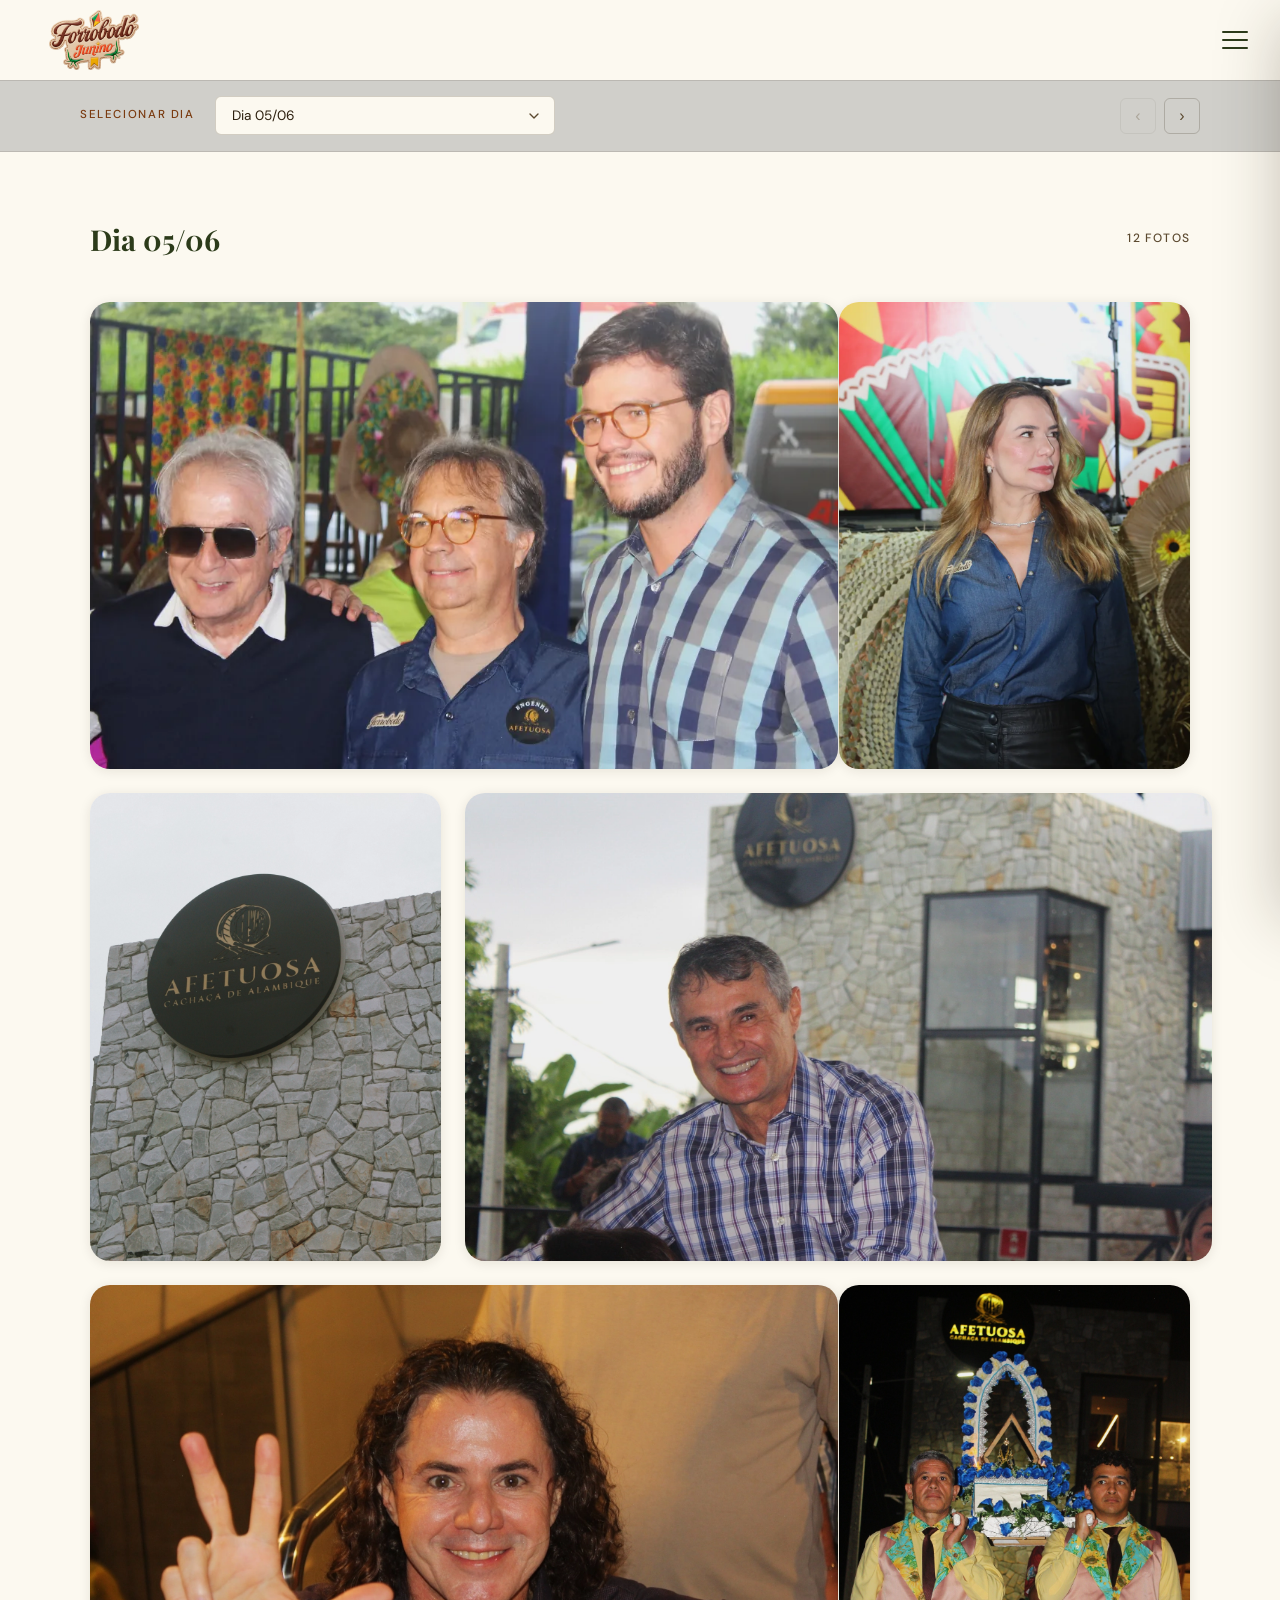
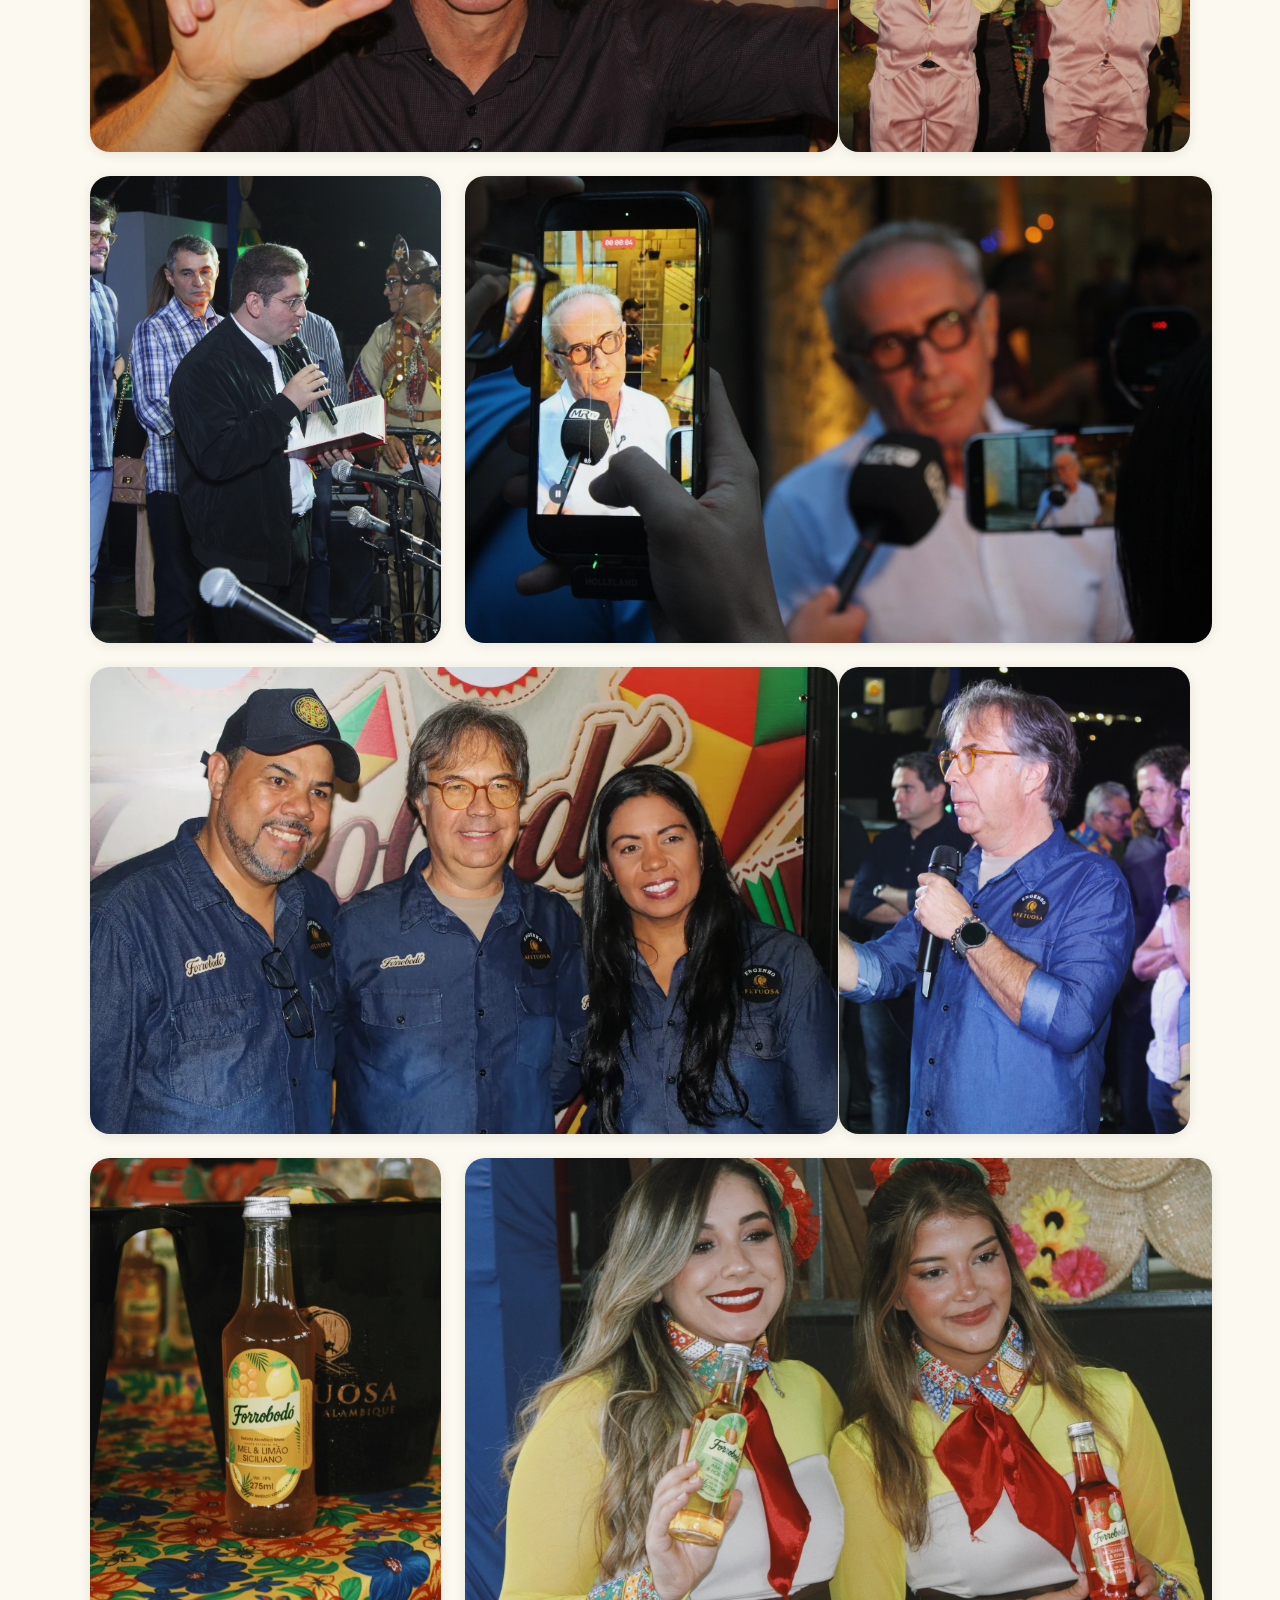
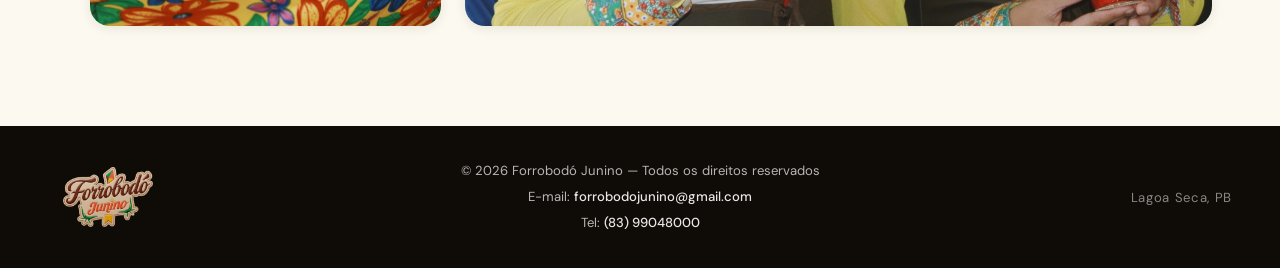
==== commit fb236cdc: "ajustes" ====
--- a/galeria.html
+++ b/galeria.html
@@ -23,7 +23,6 @@
         <img src="imagens/imagem-logo.webp" alt="Forrobodó Junino" class="logo-oficial header-logo">
     </a>
     <div class="header-acoes">
-        <a href="https://zig.tickets/eventos/forrobodo-junino-1306" target="_blank" rel="noopener noreferrer" class="header-cta">INGRESSOS</a>
         <button class="menu-hamburguer"
             aria-label="Abrir menu de navegação"
             aria-expanded="false">
@@ -41,7 +40,7 @@
     </div>
     <ul>
         <li><a href="index.html#home">Home</a></li>
-        <li><a href="index.html#sobre">O Evento</a></li>
+        <li><a href="index.html#sobre">Sobre o Evento</a></li>
         <li><a href="index.html#grandeza">Experiências</a></li>
         <li><a href="index.html#programacao">Programação</a></li>
         <li><a href="index.html#momentos">Momentos</a></li>
@@ -49,7 +48,7 @@
         <li><a href="galeria.html">Galeria</a></li>
     </ul>
     <div class="nav-cta">
-        <a href="https://zig.tickets/eventos/forrobodo-junino-1306" target="_blank" rel="noopener noreferrer" class="cta">GARANTIR MEU INGRESSO</a>
+        <a href="https://wa.me/558399048000" target="_blank" rel="noopener noreferrer" class="cta" aria-label="Contato via WhatsApp: 55 (83) 9904-8000">ENTRAR EM CONTATO</a>
     </div>
 </nav>
 
--- a/style.css
+++ b/style.css
@@ -287,7 +287,7 @@
     flex-direction: column;
     align-items: center;
     justify-content: center;
-    gap: 5px;
+    gap: 6px;
     padding: 8px;
     transition: transform 0.2s ease;
 }
@@ -298,7 +298,7 @@
 
 .hamburguer-linha {
     display: block;
-    width: 22px;
+    width: 26px;
     height: 2px;
     background-color: var(--cor-verde);
     border-radius: 2px;
@@ -308,7 +308,7 @@
 .menu-fechar {
     background: none;
     border: none;
-    font-size: 1.1rem;
+    font-size: 1.35rem;
     cursor: pointer;
     color: var(--cor-texto-leve);
     width: 36px;
@@ -410,7 +410,7 @@
 
 /* 7. SECTIONS */
 
-/* Home / Hero */
+/* Home */
 
 .home {
     max-width: 100%;
@@ -469,9 +469,8 @@
     flex-wrap: wrap;
 }
 
-/* 1. Ajuste na seção de Patrocinadores (inferior) */
 .patrocinadores-grid .patrocinador-item:nth-child(3) {
-    max-width: 260px; /* Aumentado de 180px para 260px para dar o peso visual correto */
+    max-width: 260px; 
 }
 
 .cta-secundario {
@@ -490,15 +489,18 @@
 
 .home-direita {
     width: 100%;
-    padding-right: 48px;
+    display: flex;
+    align-items: center;
 }
 
 .home-foto-container {
     width: 100%;
-    aspect-ratio: 4409 / 3456;
+    max-width: 440px;
+    aspect-ratio: 4 / 3;
+    margin: 0 auto;
+    border-radius: var(--radius-lg);
     overflow: hidden;
-    border-radius: var(--radius-md);
-    box-shadow: var(--shadow-md);
+    box-shadow: 0 24px 70px rgba(44, 31, 14, 0.15);
 }
 
 .home-foto-container img {
@@ -508,28 +510,26 @@
     display: block;
 }
 
-/* Grid de Patrocinadores no Topo da Home (Desktop) */
 .home-patrocinadores-grid {
     display: grid;
-    /* Antes: repeat(3, 1fr) -> Agora: tamanhos sob medida para cada logo */
     grid-template-columns: 70px 85px 140px; 
     gap: 20px; 
     align-items: center;
     justify-content: start; 
     width: 100%;
-    max-width: 360px; /* Aumentamos um pouquinho a largura máxima para o terceiro esticar */
+    max-width: 360px; 
     margin-bottom: 8px;
 }
 
 .home-patrocinador-item {
     width: 100%;
-    max-width: 80px; /* Logos menores para o topo do site */
+    max-width: 80px; 
     opacity: 0.85;
     transition: opacity var(--transition), transform var(--transition);
 }
 
 .home-patrocinadores-grid .home-patrocinador-item:nth-child(3) {
-    max-width: 140px; /* Abre espaço para o Ministério esticar na Home */
+    max-width: 140px; 
 }
 
 .home-patrocinador-item:hover {
@@ -556,7 +556,7 @@
     max-width: 1200px;
     margin: 0 auto;
     display: grid;
-    grid-template-columns: 1.2fr 0.8fr;
+    grid-template-columns: 1.05fr 0.95fr;
     gap: 80px;
     align-items: center;
 }
@@ -593,11 +593,11 @@
 
 .sobre-foto {
     width: 100%;
-    aspect-ratio: 2 / 3;
-    max-height: 480px;
+    aspect-ratio: 1000 / 667;
+    max-height: 600px;
     object-fit: cover;
     object-position: center top;
-    border-radius: var(--radius-md);
+    border-radius: var(--radius-lg);
     display: block;
     box-shadow: var(--shadow-md);
 }
@@ -1011,26 +1011,25 @@
 
 /* Parceiros */
 
-/* Grid de Patrocinadores (Desktop) */
 .patrocinadores-grid {
     display: grid;
     grid-template-columns: repeat(3, 1fr);
-    gap: 40px; /* Espaço entre os logos */
-    align-items: center; /* Centraliza verticalmente se um logo for mais alto que o outro */
-    justify-items: center; /* Centraliza horizontalmente na coluna */
-    width: 100%;
-    max-width: 900px; /* Limita a largura máxima do conjunto para ficar elegante e centralizado */
+    gap: 40px; 
+    align-items: center; 
+    justify-items: center; 
+    width: 100%;
+    max-width: 900px; 
     margin: 0 auto;
 }
 
 .patrocinador-item {
     width: 100%;
-    max-width: 140px; /* Garante que os logos individuais tenham um tamanho controlado */
+    max-width: 140px; 
     transition: transform var(--transition);
 }
 
 .patrocinador-item:hover {
-    transform: scale(1.05); /* Efeito sutil de hover igual ao restante do site */
+    transform: scale(1.05); 
 }
 
 .patrocinadores-grid .patrocinador-item:nth-child(3) {
@@ -1040,7 +1039,7 @@
 .img-patrocinador {
     width: 100%;
     height: auto;
-    object-fit: contain; /* Garante que o logo não seja distorcido */
+    object-fit: contain; 
     display: block;
 }
 
@@ -1060,18 +1059,17 @@
     gap: 8px;
 }
 
-/* CARROSSEL INFINITO DE PARCEIROS (CSS TICKER) */
+/* CARROSSEL INFINITO DE PARCEIROS */
 
 .parceiros-carrossel-container {
     width: 100%;
     max-width: 1200px;
-    overflow: hidden; /* Esconde os logos que saem da tela */
+    overflow: hidden; 
     position: relative;
     padding: 20px 0;
     margin-top: 24px;
 }
 
-/* Sombra suave nas laterais para dar profundidade ao carrossel */
 .parceiros-carrossel-container::before,
 .parceiros-carrossel-container::after {
     content: "";
@@ -1083,30 +1081,26 @@
     pointer-events: none;
 }
 
-/* A esteira que segura e move os logos continuamente */
 .parceiros-carrossel-track {
     display: flex;
     width: max-content;
     animation: deslizarInfinito 25s linear infinite; /* 25 segundos para uma transição suave */
 }
 
-/* Pausa o movimento quando o usuário põe o mouse em cima */
 .parceiros-carrossel-track:hover {
     animation-play-state: paused;
 }
 
-/* Cada bloco de logos individuais */
 .parceiros-grupo {
     display: flex;
     align-items: center;
     justify-content: space-around;
-    gap: 45px; /* Distância confortável entre cada logo */
-    padding-right: 80px; /* Mantém o mesmo espaço na emenda do loop */
-}
-
-/* Padronização dos logos dentro do carrossel */
+    gap: 45px; 
+    padding-right: 80px; 
+}
+
 .parceiros-grupo img {
-    height: 60px; /* Define uma altura harmônica para todas as marcas */
+    height: 60px; 
     width: auto;
     object-fit: contain;
     transition: filter var(--transition), transform var(--transition);
@@ -1116,7 +1110,6 @@
     transform: scale(1.05);
 }
 
-/* Animação que desloca a esteira até a metade (onde começa a cópia) e reseta sem piscar */
 @keyframes deslizarInfinito {
     0% {
         transform: translateX(0);
@@ -1160,38 +1153,11 @@
 
 .chamada-final-conteudo p {
     font-size: 1.05rem;
-    font-style: italic;
     font-weight: 300;
-    color: rgba(252, 249, 240, 0.75);
+    color: var(--cor-branca);
     max-width: 620px;
     margin-bottom: 40px;
     line-height: 1.6;
-}
-
-.chamada-final-ctas {
-    display: flex;
-    justify-content: center;
-    align-items: center;
-    width: 100%;
-}
-
-.cta-principal-verde {
-    display: inline-block;
-    padding: 18px 48px;
-    background-color: var(--cor-marrom);
-    color: var(--cor-branca);
-    border-radius: var(--radius-sm);
-    font-family: var(--fonte-ui);
-    font-size: 0.85rem;
-    font-weight: 500;
-    letter-spacing: 0.12em;
-    text-transform: uppercase;
-    transition: background-color var(--transition), transform var(--transition);
-}
-
-.cta-principal-verde:hover {
-    background-color: var(--cor-marrom-hover);
-    transform: translateY(-2px);
 }
 
 /* 8. ANIMAÇÕES */
@@ -1219,7 +1185,6 @@
 .programacao-lista .programacao-item:nth-child(1) { transition-delay: 0s; }
 .programacao-lista .programacao-item:nth-child(2) { transition-delay: 0.15s; }
 
-/* Respeito à preferência do sistema por menos movimento */
 @media (prefers-reduced-motion: reduce) {
     .animar {
         opacity: 1;
@@ -1242,7 +1207,7 @@
 @media (max-width: 1024px) {
     .home                 { grid-template-columns: 1.2fr 1fr; }
     .home-esquerda        { padding: 40px; }
-    .home-titulo          { font-size: 3.2rem; }
+    
     .home-direita         { padding-right: 40px; }
     .sobre                { padding: 60px 40px; }
     .sobre-conteudo       { gap: 48px; }
@@ -1291,37 +1256,52 @@
     .home-ctas {
         gap: 12px;
         flex-wrap: nowrap;
-    }
-
-    .home-ctas .cta {
-    padding: 12px 16px;
-}
-
-    .cta,
-    .cta-secundario {
-        font-size: 0.65rem;
+        
+    }
+
+    .home-ctas {
+        display: none;
     }
 
     .home-direita {
-        order: 2;
-        padding: 0 24px 40px;
-    }
+    order: 2;
+    width: 100%;
+    padding: 0 24px 40px;
+    display: flex;
+    justify-content: center;
+    }  
+    
+    .home-foto-container {
+    width: 100%;
+    max-width: 480px;
+    aspect-ratio: 4 / 3;
+    margin: 0 auto;
+    border-radius: var(--radius-lg);
+    overflow: hidden;
+    box-shadow: 0 24px 70px rgba(44, 31, 14, 0.15);
+}
+
+.home-foto-container img {
+    width: 100%;
+    height: 100%;
+    object-fit: cover;
+}
 
     .home-titulo {
-        font-size: 2.4rem;
-    }
+        font-size: 2.3rem;
+        margin: 8px 0;
+    } 
 
     .home-patrocinadores-grid {
         display: grid;
-        grid-template-columns: 1fr 1.2fr 2.2fr; /* Pesos sob medida para o mobile */
+        grid-template-columns: 1fr 1.2fr 2.2fr; 
         justify-content: center; 
         align-items: center;
         margin: 0 auto;          
-        max-width: 280px; /* Expandido ligeiramente para dar folga ao trio */
+        max-width: 280px; 
         gap: 12px;
     }
 
-    /* Alvo direto na caixinha do Ministério no topo da Home (Mobile) */
     .home-patrocinadores-grid .home-patrocinador-item:nth-child(3) {
         max-width: 130px; 
     }
@@ -1333,14 +1313,14 @@
     }
     .sobre h2{
         padding: 0;
-        margin-top: 8px; /* Margem sutil para afastar levemente do "SERTÃO CHIC" */
-        margin-bottom: 16px; /* Espaço controlado antes de começar o parágrafo */
+        margin-top: 8px; 
+        margin-bottom: 16px; 
         font-size: 2rem;
         line-height: 1.2;
     }
 
     .sobre-texto {
-        gap: 12px; /* Deixa os parágrafos mais unidos e fáceis de ler no celular */
+        gap: 12px; 
     }
 
     .sobre-conteudo {
@@ -1360,14 +1340,14 @@
 
     .grandeza-grid {
         grid-template-columns: repeat(2, 1fr);
-        gap: 16px; /* Dá um espaçamento elegante entre os cards */
+        gap: 16px; 
     }
 
     .grandeza-item {
         width: 100%;
         height: auto;
-        aspect-ratio: 1792 / 2388; /* Mesma proporção vertical de "Momentos Iluminados" */
-        border-radius: var(--radius-lg); /* Mesmo arredondamento de 20px */
+        aspect-ratio: 1792 / 2388; 
+        border-radius: var(--radius-lg); 
         overflow: hidden;
     }
 
@@ -1380,7 +1360,7 @@
     .grandeza-item img {
         width: 100%;
         height: 100%;
-        object-fit: cover; /* Recorta e preenche de forma idêntica à galeria */
+        object-fit: cover; 
     }
 
     /* Programação */
@@ -1463,6 +1443,10 @@
         gap: 32px;
     }
 
+    .localizacao-mapa-card {
+        aspect-ratio: 4 / 3;
+    }
+
     .localizacao-texto {
         order: 1;
     }
@@ -1493,8 +1477,8 @@
     /* Parceiros */
 
     .patrocinadores-grid {
-        grid-template-columns: 1fr 1fr 1.5fr; /* Abre mais espaço para o Ministério na direita */
-        gap: 20px; /* Reduz o espaço para caber tudo perfeitamente em telas estreitas */
+        grid-template-columns: 1fr 1fr 1.5fr; 
+        gap: 20px; 
         align-items: center;
         justify-items: center;
         width: 100%;
@@ -1502,10 +1486,9 @@
     }
     
     .patrocinador-item {
-        max-width: 90px; /* Diminui Caixa e Banco no mobile para não esmagar a tela */
-    }
-
-    /* Permite que o Ministério ocupe o espaço extra que demos a ele no grid mobile */
+        max-width: 90px; 
+    }
+
     .patrocinadores-grid .patrocinador-item:nth-child(3) {
         max-width: 150px; 
     }
@@ -1519,8 +1502,6 @@
         max-width: 100%;
     }
 
-    /* Chamada Final */
-
     .chamada-final {
         padding: 60px 24px;
     }
@@ -1532,31 +1513,15 @@
         font-size: 0.9rem;
     }
 
-    .cta-principal-verde {
-        width: 90%;
+    .footer {
+        grid-template-columns: 1fr;
+        justify-items: center;
         text-align: center;
-    }
-    /* Footer mobile — empilhado e centralizado */
-.footer {
-    grid-template-columns: 1fr;
-    justify-items: center;
-    text-align: center;
-    gap: 24px;
-    padding: 48px 24px;
-}
-
-.footer-local {
-    text-align: center;
-}
-}
-
-@media (max-width: 480px) {
-
-    .home-titulo {
-        font-size: 2.0rem;
-    }
-    .grandeza-grid {
-        grid-template-columns: repeat(2, 1fr); /* Mantém 2 colunas organizadas e simétricas */
-        gap: 12px;
+        gap: 24px;
+        padding: 48px 24px;
+    }
+
+    .footer-local {
+        text-align: center;
     }
 }
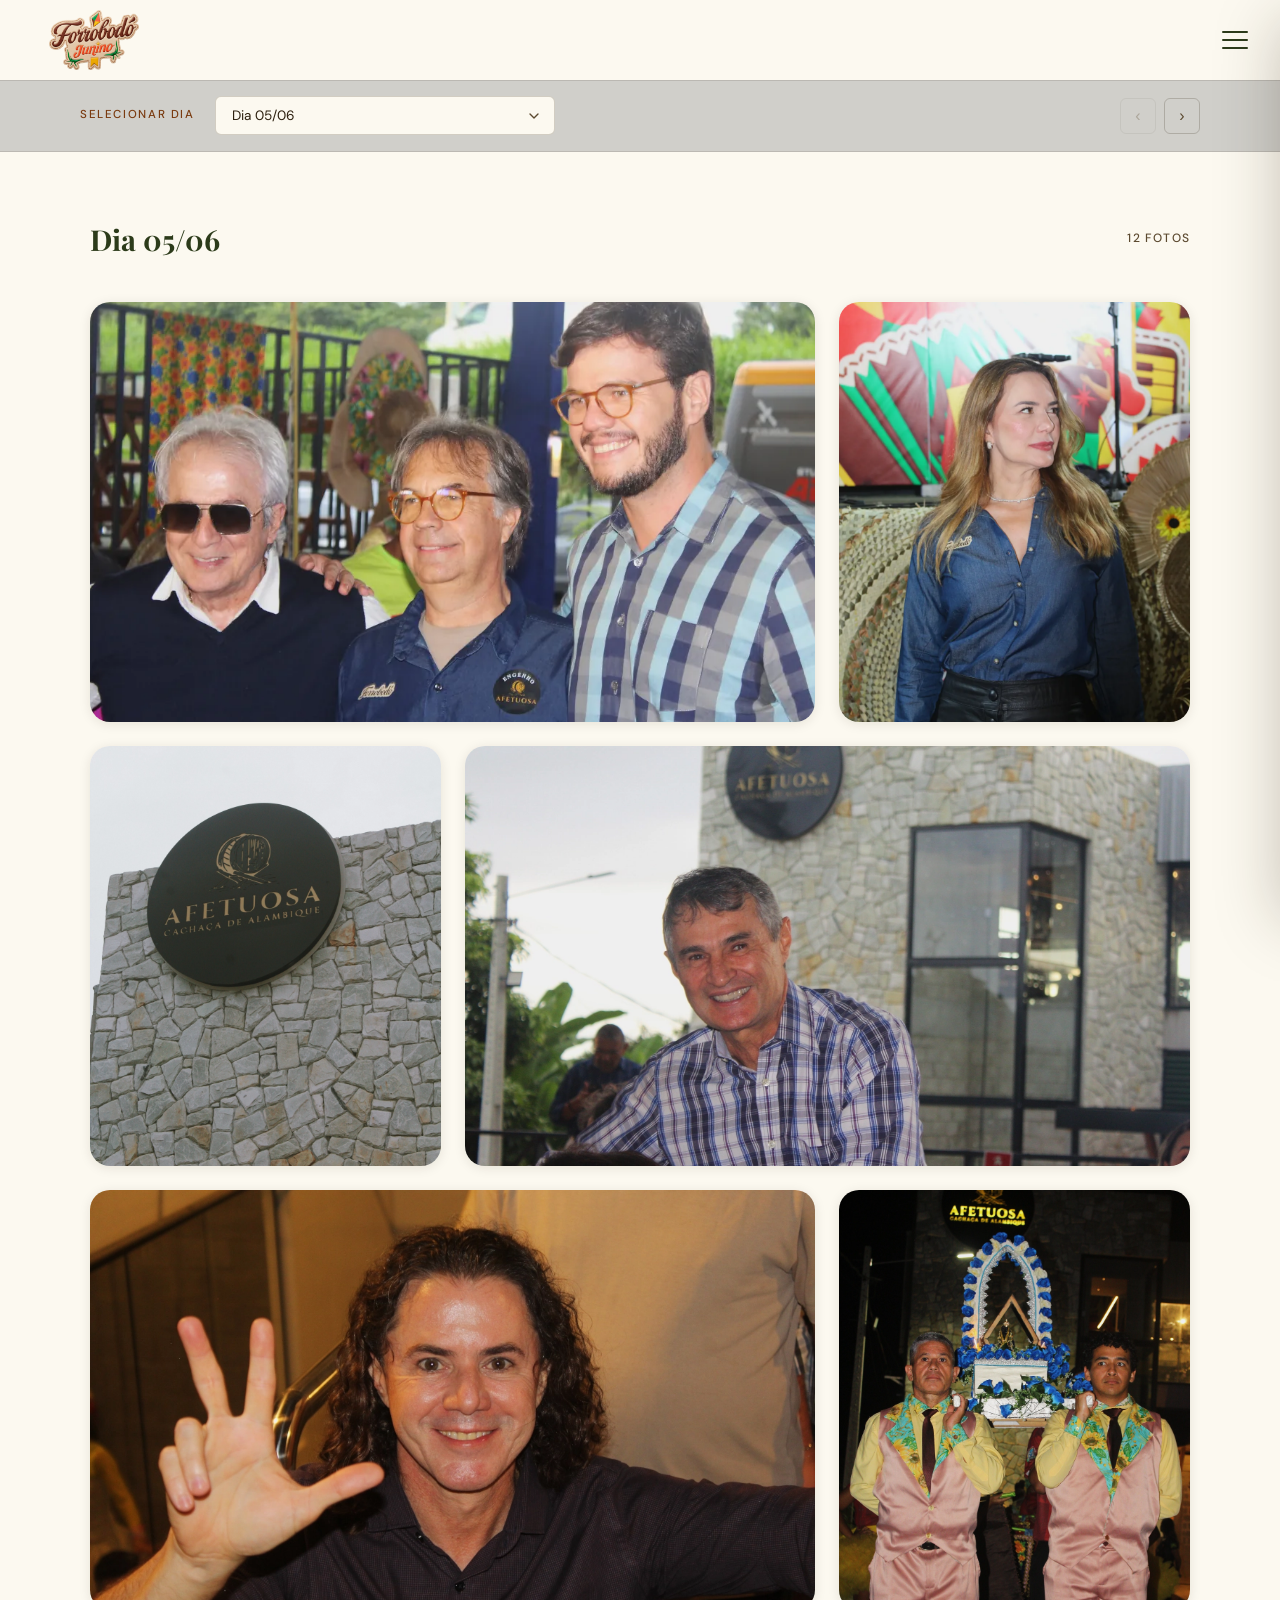
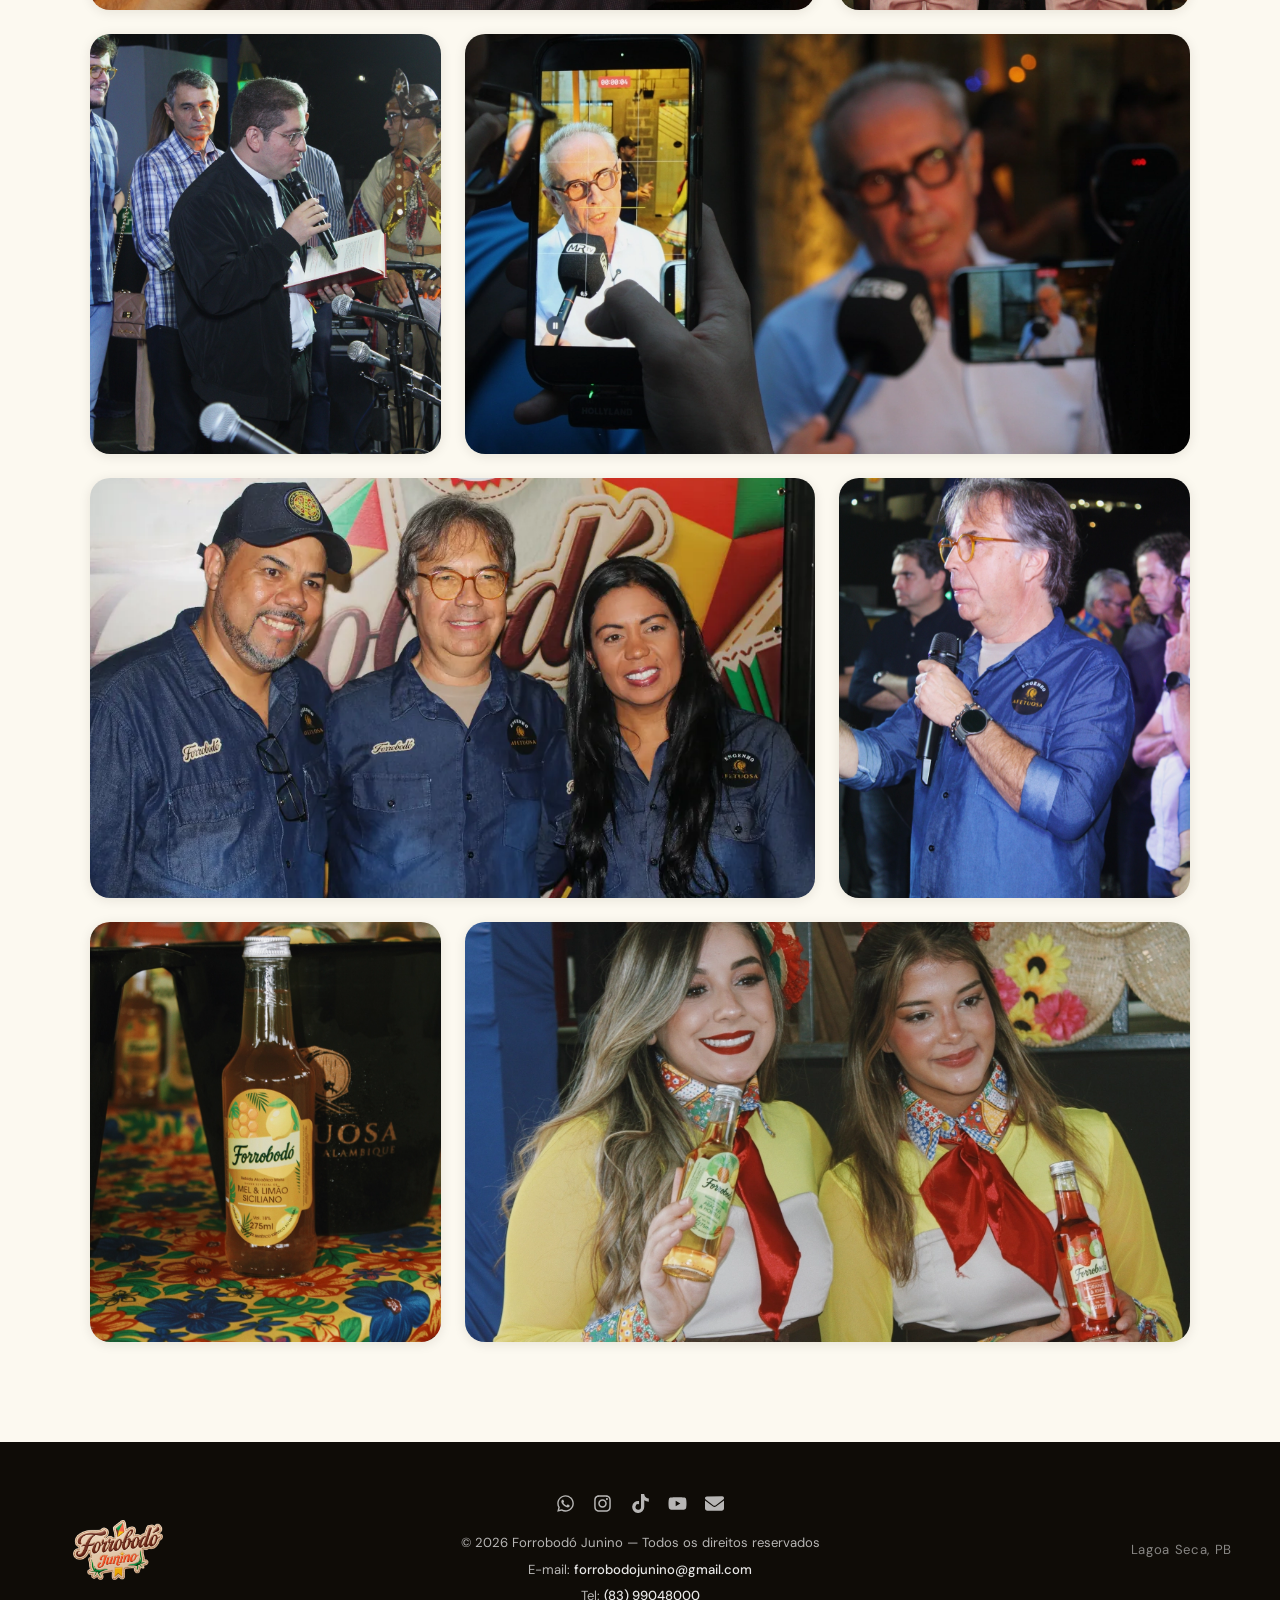
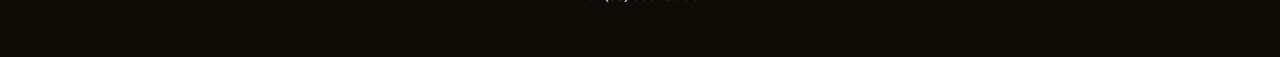
==== commit bd71309d: "atualizando redes sociais" ====
--- a/galeria.html
+++ b/galeria.html
@@ -47,9 +47,13 @@
         <li><a href="index.html#localizacao">Localização</a></li>
         <li><a href="galeria.html">Galeria</a></li>
     </ul>
-    <div class="nav-cta">
-        <a href="https://wa.me/558399048000" target="_blank" rel="noopener noreferrer" class="cta" aria-label="Contato via WhatsApp: 55 (83) 9904-8000">ENTRAR EM CONTATO</a>
-    </div>
+        <div class="nav-social">
+            <a href="https://wa.me/558399048000" target="_blank" rel="noopener noreferrer" aria-label="WhatsApp"><i class="icone icone-whatsapp" aria-hidden="true"></i></a>
+            <a href="https://www.instagram.com/forrobodojunino/" target="_blank" rel="noopener noreferrer" aria-label="Instagram"><i class="icone icone-instagram" aria-hidden="true"></i></a>
+            <a href="https://www.tiktok.com/@forrobodojunino" target="_blank" rel="noopener noreferrer" aria-label="TikTok"><i class="icone icone-tiktok" aria-hidden="true"></i></a>
+            <a href="https://www.youtube.com/@Forrobodojunino" target="_blank" rel="noopener noreferrer" aria-label="YouTube"><i class="icone icone-youtube" aria-hidden="true"></i></a>
+            <a href="mailto:forrobodojunino@gmail.com" aria-label="Email"><i class="icone icone-envelope" aria-hidden="true"></i></a>
+        </div>
 </nav>
 
 <div class="menu-overlay" aria-hidden="true"></div>
@@ -74,9 +78,18 @@
 
 <footer class="footer">
     <div class="footer-logo-wrap">
-        <img src="imagens/imagem-logo.webp" alt="Forrobodó Junino" class="logo-oficial footer-logo">
+        <a href="#home" class="header-logo-link">
+            <img src="imagens/imagem-logo.webp" alt="Forrobodó Junino" class="logo-oficial header-logo">
+        </a>
     </div>
     <div class="footer-info">
+        <div class="footer-social">
+            <a href="https://wa.me/558399048000" target="_blank" rel="noopener noreferrer" aria-label="WhatsApp"><i class="icone icone-whatsapp" aria-hidden="true"></i></a>
+            <a href="https://www.instagram.com/forrobodojunino/" target="_blank" rel="noopener noreferrer" aria-label="Instagram"><i class="icone icone-instagram" aria-hidden="true"></i></a>
+            <a href="https://www.tiktok.com/@forrobodojunino" target="_blank" rel="noopener noreferrer" aria-label="TikTok"><i class="icone icone-tiktok" aria-hidden="true"></i></a>
+            <a href="https://www.youtube.com/@Forrobodojunino" target="_blank" rel="noopener noreferrer" aria-label="YouTube"><i class="icone icone-youtube" aria-hidden="true"></i></a>
+            <a href="mailto:forrobodojunino@gmail.com" aria-label="Email"><i class="icone icone-envelope" aria-hidden="true"></i></a>
+    </div>
         <p>© 2026 Forrobodó Junino — Todos os direitos reservados</p>
         <p>E-mail: <a href="mailto:forrobodojunino@gmail.com">forrobodojunino@gmail.com</a></p>
         <p>Tel: <a href="https://wa.me/558399048000" target="_blank" rel="noopener noreferrer" aria-label="Contato via WhatsApp: 55 (83) 9904-8000">(83) 99048000</a></p>
--- a/style.css
+++ b/style.css
@@ -182,7 +182,7 @@
     display: grid;
     grid-template-columns: 1fr auto 1fr;
     align-items: center;
-    padding: 32px 48px;
+    padding: 48px;
     background-color: var(--cor-dark-footer);
     color: var(--cor-branca);
 }
@@ -205,7 +205,7 @@
 }
 
 .footer-info a:hover {
-    color: var(--cor-dourado-claro);
+    color: var(--cor-marrom);
 }
 
 .footer-local {
@@ -215,6 +215,22 @@
     letter-spacing: 0.05em;
 }
 
+.footer-social {
+    display: flex;
+    justify-content: center;
+    gap: 18px;
+    margin-bottom: 14px;
+}
+.footer-social .icone {
+    font-size: 1.2rem;
+    color: rgba(255, 255, 255, 0.7);
+    transition: color var(--transition), transform var(--transition);
+}
+.footer-social a:hover .icone {
+    color: var(--cor-marrom);
+    transform: translateY(-2px);
+}
+
 /* 6. COMPONENTES */
 
 /* Logo */
@@ -235,6 +251,35 @@
     transform: scale(1.03);
 }
 
+.icone {
+    display: inline-block;
+    width: 1em;
+    height: 1em;
+    vertical-align: middle;
+    background-color: currentColor;
+    -webkit-mask-repeat: no-repeat;
+    mask-repeat: no-repeat;
+    -webkit-mask-position: center;
+    mask-position: center;
+    -webkit-mask-size: contain;
+    mask-size: contain;
+}
+.icone-whatsapp  { 
+    -webkit-mask-image: url("contato/whatsapp.svg");  mask-image: url("contato/whatsapp.svg"); 
+}
+.icone-envelope  { 
+    -webkit-mask-image: url("contato/envelope.svg");  mask-image: url("contato/envelope.svg"); 
+}
+.icone-instagram { 
+    -webkit-mask-image: url("contato/instagram.svg"); mask-image: url("contato/instagram.svg"); 
+}
+.icone-youtube { 
+    -webkit-mask-image: url("contato/youtube.svg");   mask-image: url("contato/youtube.svg"); 
+}
+.icone-tiktok    { 
+    -webkit-mask-image: url("contato/tiktok.svg");    mask-image: url("contato/tiktok.svg"); 
+}
+
 .nav-logo {
     width: 110px;
     max-height: 52px;
@@ -242,8 +287,8 @@
 }
 
 .footer-logo {
-    width: 120px;
-    max-height: 60px;
+    width: 150px;
+    max-height: 75px;
     display: block;
     opacity: 0.9;
     transition: opacity var(--transition);
@@ -308,11 +353,11 @@
 .menu-fechar {
     background: none;
     border: none;
-    font-size: 1.35rem;
+    font-size: 1.4rem;
     cursor: pointer;
-    color: var(--cor-texto-leve);
-    width: 36px;
-    height: 36px;
+    color: var(--cor-marrom);
+    width: 42px;
+    height: 42px;
     border-radius: 50%;
     display: flex;
     align-items: center;
@@ -321,8 +366,7 @@
 }
 
 .menu-fechar:hover {
-    background-color: var(--cor-creme-escuro);
-    color: var(--cor-marrom);
+    color: var(--cor-marrom-hover);
 }
 
 /* Overlay */
@@ -396,18 +440,23 @@
     padding-left: 28px;
 }
 
-.nav-cta {
-    padding: 20px 20px 32px;
+.nav-social {
+    display: flex;
+    justify-content: center;
+    gap: 24px;
+    padding: 24px 20px 32px;
     margin-top: auto;
     flex-shrink: 0;
-    background-color: var(--cor-creme);
-}
-
-.nav-cta .cta {
-    width: 100%;
-    font-size: 0.8rem;
-}
-
+}
+.nav-social .icone {
+    font-size: 1.4rem;
+    color: var(--cor-marrom);
+    transition: color var(--transition), transform var(--transition);
+}
+.nav-social a:hover .icone {
+    color: var(--cor-marrom-hover);
+    transform: translateY(-3px);
+}
 /* 7. SECTIONS */
 
 /* Home */
@@ -755,6 +804,7 @@
     font-weight: 700;
     color: var(--cor-verde);
     line-height: 1;
+    margin-bottom: 16px;
 }
 
 .prog-mes {
@@ -851,6 +901,7 @@
     display: grid;
     grid-template-columns: repeat(12, 1fr);
     gap: 24px;
+    grid-template-rows: repeat(2, clamp(280px, 34vw, 420px));
 }
 
 .momentos-item {
@@ -858,7 +909,6 @@
     overflow: hidden;
     box-shadow: var(--shadow-sm);
     transition: transform var(--transition);
-    height: 100%;
 }
 
 .momentos-item img {
@@ -876,25 +926,21 @@
 .momentos-item:nth-child(1) {
     grid-column: 1 / span 8;
     grid-row: 1;
-    aspect-ratio: 16 / 10;
 }
 
 .momentos-item:nth-child(2) {
     grid-column: 9 / span 4;
     grid-row: 1;
-    aspect-ratio: 1792 / 2388;
 }
 
 .momentos-item:nth-child(3) {
     grid-column: 1 / span 4;
     grid-row: 2;
-    aspect-ratio: 1792 / 2388;
 }
 
 .momentos-item:nth-child(4) {
     grid-column: 5 / span 8;
     grid-row: 2;
-    aspect-ratio: 16 / 10;
 }
 
 /* Localização */
@@ -1119,7 +1165,7 @@
     }
 }
 
-/* Chamada Final */
+/* Chamada Final
 
 .chamada-final {
     position: relative;
@@ -1159,6 +1205,7 @@
     margin-bottom: 40px;
     line-height: 1.6;
 }
+*/
 
 /* 8. ANIMAÇÕES */
 
@@ -1279,13 +1326,13 @@
     border-radius: var(--radius-lg);
     overflow: hidden;
     box-shadow: 0 24px 70px rgba(44, 31, 14, 0.15);
-}
-
-.home-foto-container img {
-    width: 100%;
-    height: 100%;
-    object-fit: cover;
-}
+    }
+
+    .home-foto-container img {
+        width: 100%;
+        height: 100%;
+        object-fit: cover;
+    }
 
     .home-titulo {
         font-size: 2.3rem;
--- a/galeria.css
+++ b/galeria.css
@@ -145,6 +145,7 @@
     display: grid;
     grid-template-columns: repeat(12, 1fr);
     gap: 24px;
+    grid-auto-rows: clamp(280px, 34vw, 420px);
 }
 
 .galeria-painel .momentos-item {
@@ -152,7 +153,6 @@
     overflow: hidden;
     box-shadow: var(--shadow-sm);
     cursor: pointer;
-    height: 100%;
 }
 
 .galeria-painel .momentos-item img {
@@ -169,22 +169,18 @@
 
 .galeria-painel .momentos-item:nth-child(4n+1) {
     grid-column: 1 / span 8;
-    aspect-ratio: 16 / 10;
 }
 
 .galeria-painel .momentos-item:nth-child(4n+2) {
     grid-column: 9 / span 4;
-    aspect-ratio: 1792 / 2388;
 }
 
 .galeria-painel .momentos-item:nth-child(4n+3) {
     grid-column: 1 / span 4;
-    aspect-ratio: 1792 / 2388;
 }
 
 .galeria-painel .momentos-item:nth-child(4n+4) {
     grid-column: 5 / span 8;
-    aspect-ratio: 16 / 10;
 }
 
 /* Lightbox */
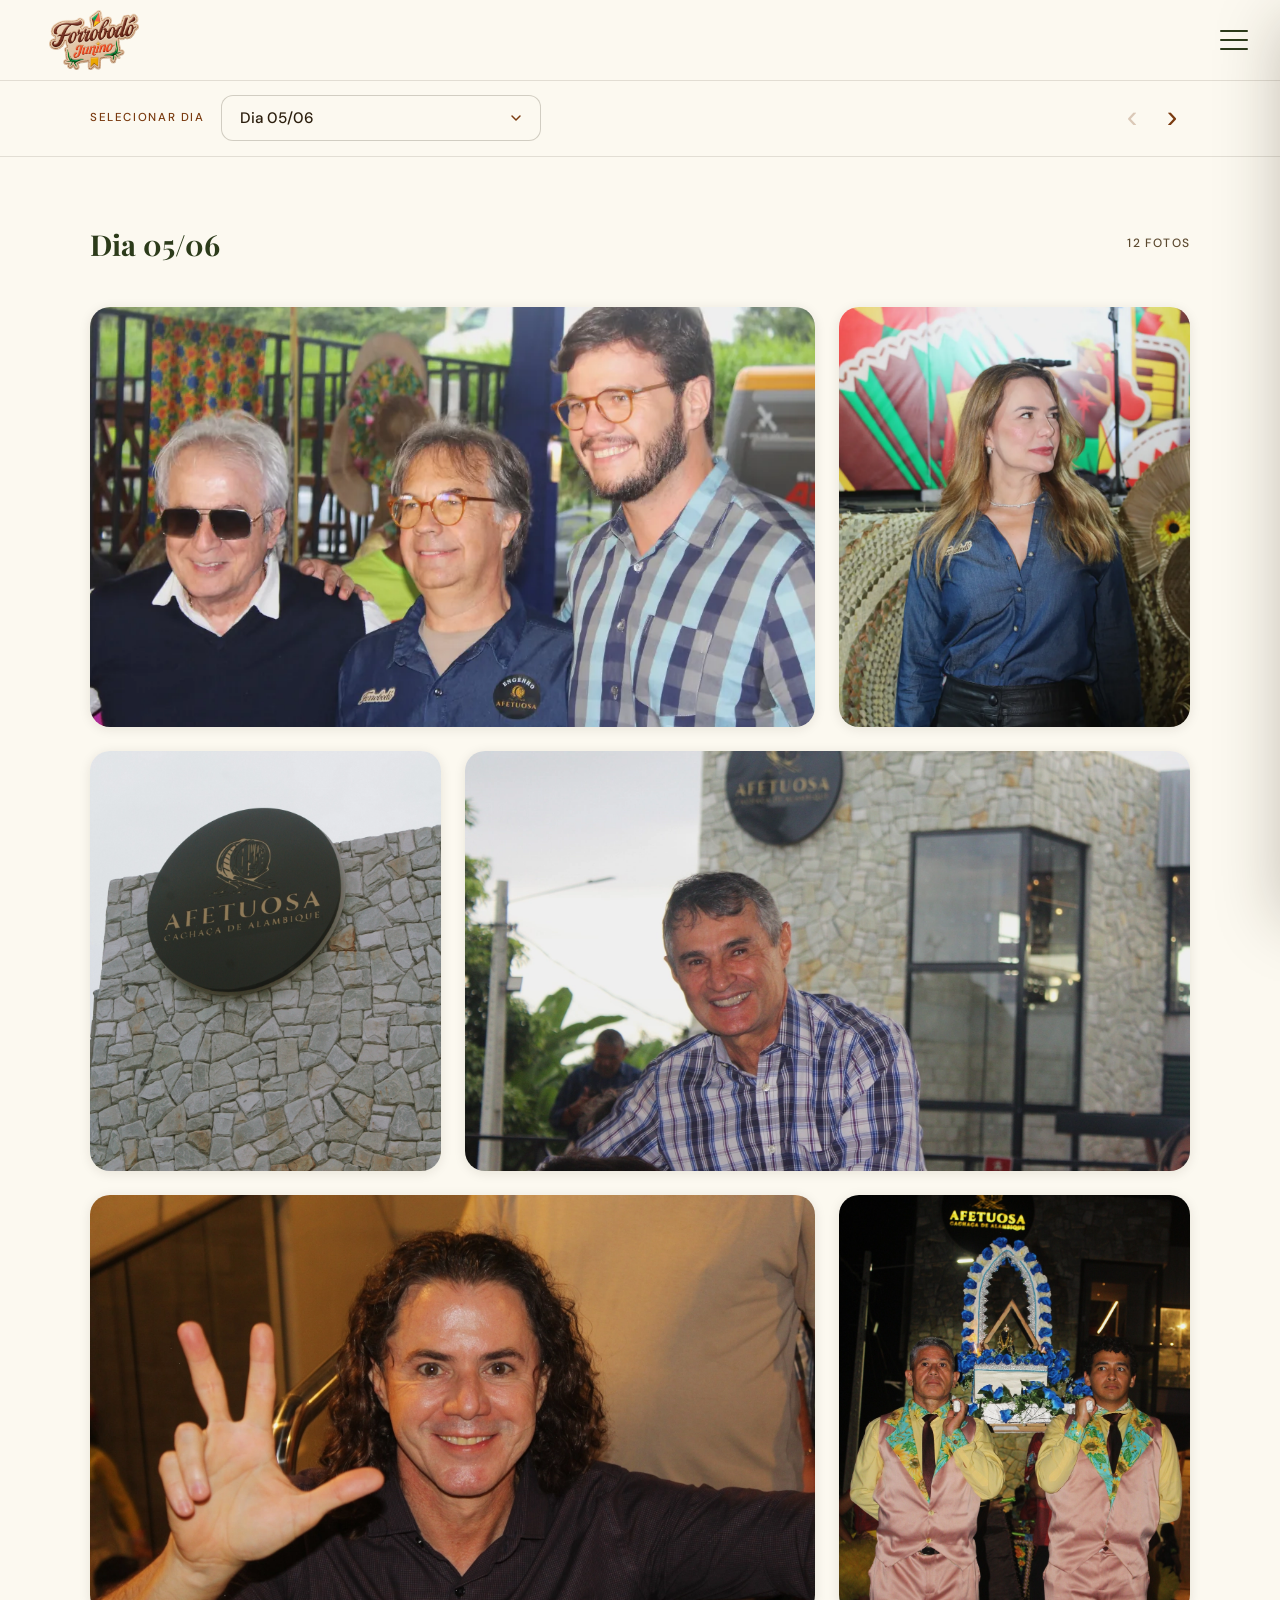
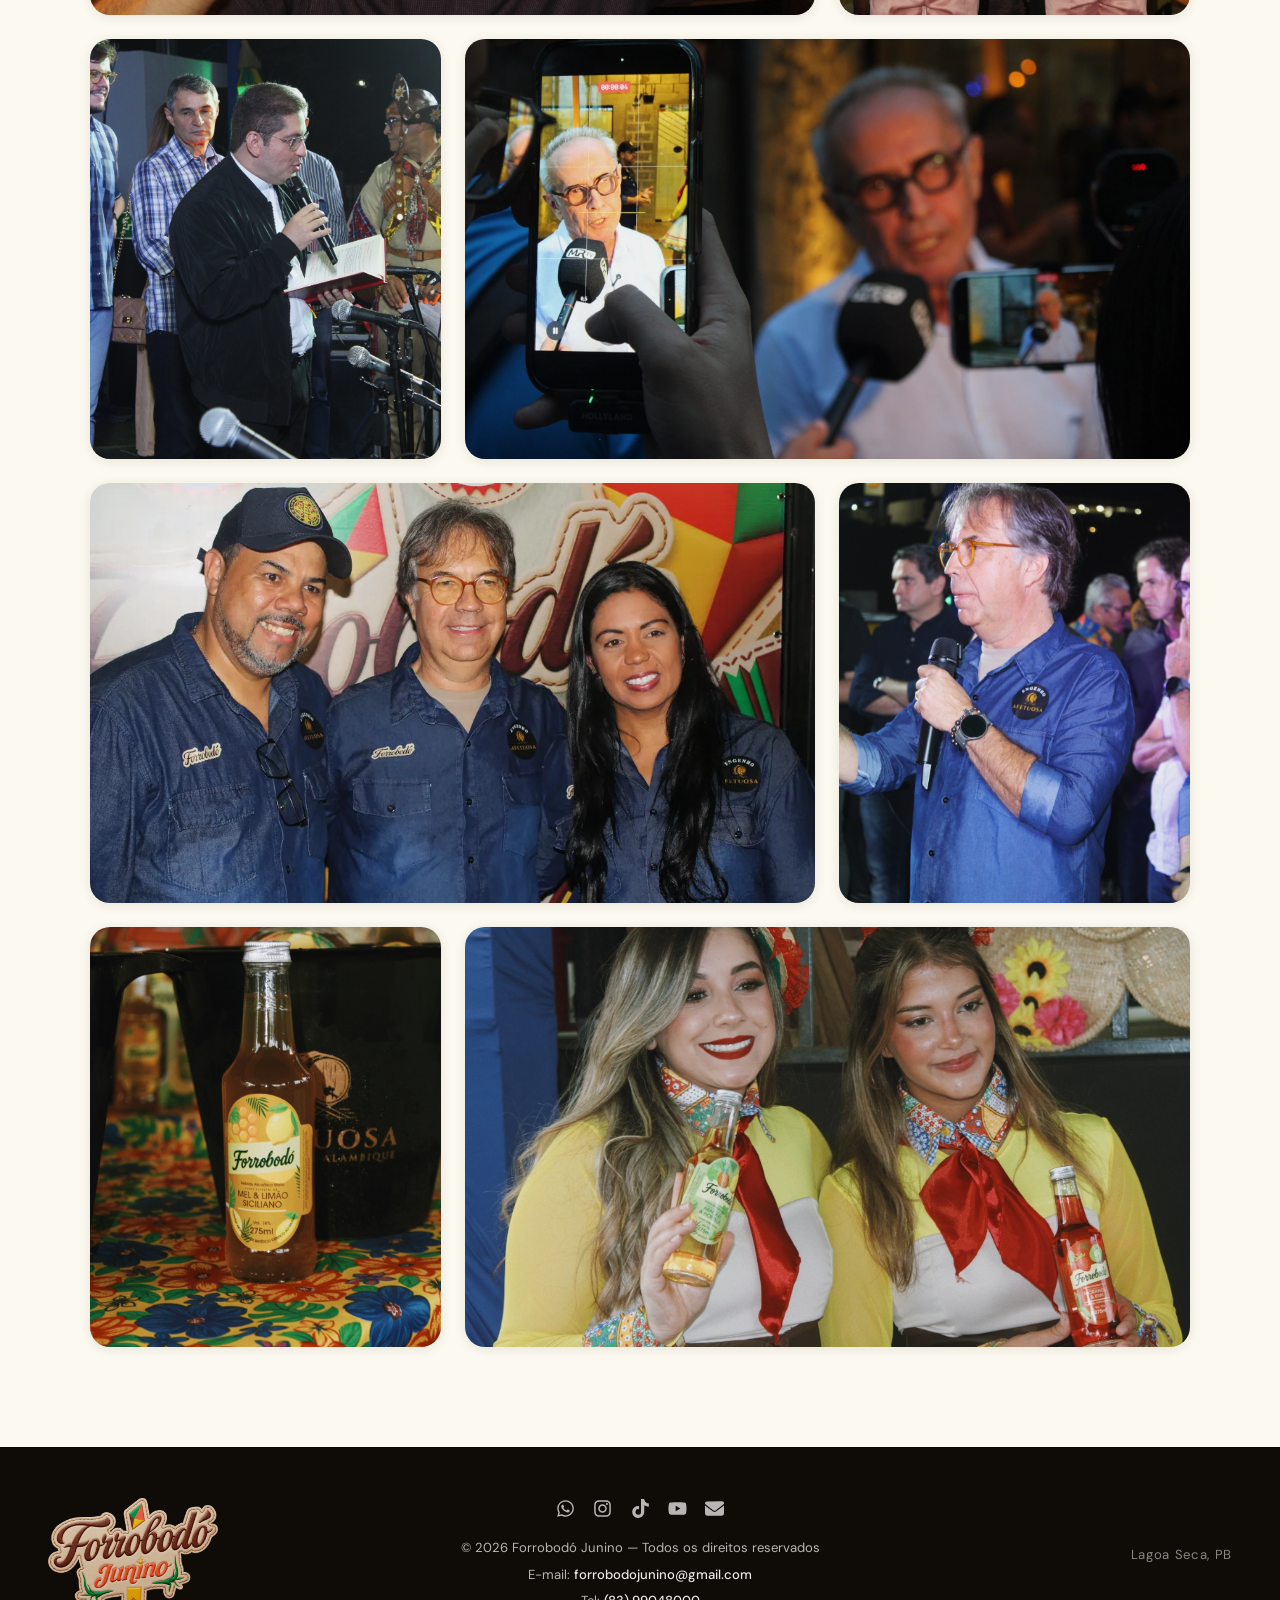
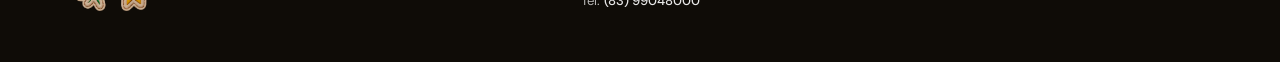
==== commit eedfcacc: "Melhorias no site e novo seletor de dias da galeria" ====
--- a/galeria.html
+++ b/galeria.html
@@ -9,7 +9,9 @@
     <link rel="preconnect" href="https://fonts.googleapis.com">
     <link rel="preconnect" href="https://fonts.gstatic.com" crossorigin>
     <link href="https://fonts.googleapis.com/css2?family=Playfair+Display:ital,wght@0,400;0,700;0,900;1,400;1,700&family=Cormorant+Garamond:ital,wght@0,300;0,400;0,600;1,300;1,400&family=DM+Sans:wght@300;400;500&display=swap" rel="stylesheet">
-    <link rel="icon" type="image/png" href="imagens/imagem-logo.png">
+    <link rel="icon" href="imagens/favicon.ico" sizes="32x32">
+    <link rel="icon" type="image/png" sizes="192x192" href="imagens/favicon-junino.png">
+    <link rel="apple-touch-icon" href="imagens/apple-touch-icon.png">
     <link rel="stylesheet" href="style.css">
     <link rel="stylesheet" href="galeria.css">
     <script src="script.js" defer></script>
@@ -63,11 +65,20 @@
 
     <div class="galeria-selector-wrap">
         <div class="galeria-selector-inner">
-            <span class="galeria-selector-label">Selecionar dia</span>
-            <select class="galeria-select" id="galeria-select" aria-label="Selecionar dia da galeria"></select>
+            <span class="galeria-selector-label" id="galeria-label">Selecionar dia</span>
+
+            <!-- seletor de dia (lista própria, para poder estilizar) -->
+            <div class="galeria-dropdown" id="galeria-dropdown">
+                <button type="button" class="galeria-dropdown-botao" id="galeria-dropdown-botao"
+                    aria-haspopup="listbox" aria-expanded="false"
+                    aria-labelledby="galeria-label galeria-dropdown-botao"></button>
+                <ul class="galeria-dropdown-lista" id="galeria-dropdown-lista"
+                    role="listbox" tabindex="-1" aria-labelledby="galeria-label" hidden></ul>
+            </div>
+
             <div class="galeria-nav-btns">
-                <button class="galeria-nav-btn" id="btn-anterior" aria-label="Dia anterior">‹</button>
-                <button class="galeria-nav-btn" id="btn-proximo"  aria-label="Próximo dia">›</button>
+                <button type="button" class="galeria-nav-btn" id="btn-anterior" aria-label="Dia anterior">‹</button>
+                <button type="button" class="galeria-nav-btn" id="btn-proximo" aria-label="Próximo dia">›</button>
             </div>
         </div>
     </div>
@@ -78,8 +89,8 @@
 
 <footer class="footer">
     <div class="footer-logo-wrap">
-        <a href="#home" class="header-logo-link">
-            <img src="imagens/imagem-logo.webp" alt="Forrobodó Junino" class="logo-oficial header-logo">
+        <a href="index.html" class="header-logo-link">
+            <img src="imagens/imagem-logo.webp" alt="Forrobodó Junino" class="logo-oficial footer-logo">
         </a>
     </div>
     <div class="footer-info">
--- a/style.css
+++ b/style.css
@@ -36,6 +36,9 @@
     --fonte-elegante: 'Cormorant Garamond', Georgia, serif;
     --fonte-ui:       'DM Sans', Arial, sans-serif;
 
+    /* espaço vertical padrão das seções (em cima e embaixo) */
+    --espaco-secao: 72px;
+
     --radius-sm: 6px;
     --radius-md: 12px;
     --radius-lg: 20px;
@@ -65,7 +68,7 @@
 
 html {
     scroll-behavior: smooth;
-    scroll-padding-top: 0px;
+    scroll-padding-top: 0px; 
 }
 
 body {
@@ -88,17 +91,18 @@
     scroll-margin-top: 80px;
 }
 
+/* Títulos de seção: mesmo padrão em todas (igual ao site da Cachaça Forrobodó) */
 section h2 {
     font-family: var(--fonte-display);
-    font-size: 2.6rem;
-    font-weight: 700;
+    font-size: 2rem;
+    font-weight: 600;
     color: var(--cor-verde);
-    line-height: 1.15;
-}
-
-section h2 em {
-    font-style: italic;
-    font-family: var(--fonte-display);
+    line-height: 1.35;
+}
+
+/* palavra principal do título: vai para a linha de baixo, em marrom */
+.destaque {
+    display: block;
     color: var(--cor-marrom);
 }
 
@@ -173,7 +177,7 @@
 /* Main */
 
 main {
-    margin-top: 64px;
+    margin-top: 80px;
 }
 
 /* Footer */
@@ -287,8 +291,7 @@
 }
 
 .footer-logo {
-    width: 150px;
-    max-height: 75px;
+    width: 170px;
     display: block;
     opacity: 0.9;
     transition: opacity var(--transition);
@@ -332,7 +335,7 @@
     flex-direction: column;
     align-items: center;
     justify-content: center;
-    gap: 6px;
+    gap: 7px;
     padding: 8px;
     transition: transform 0.2s ease;
 }
@@ -343,10 +346,13 @@
 
 .hamburguer-linha {
     display: block;
-    width: 26px;
+    width: 28px;
     height: 2px;
     background-color: var(--cor-verde);
     border-radius: 2px;
+    /* cada linha vira uma camada própria, que o navegador encaixa em pixels
+       inteiros da tela: as 3 ficam com a mesma espessura em qualquer zoom */
+    will-change: transform;
     transition: var(--transition);
 }
 
@@ -462,13 +468,18 @@
 /* Home */
 
 .home {
-    max-width: 100%;
-    padding: 0;
-    margin: 0;
     display: grid;
-    grid-template-columns: 1.4fr 1fr;
-    align-items: center;
-    min-height: calc(100vh - 64px);
+    grid-template-columns: 1.3fr 1fr;            /* texto é o protagonista */
+    align-items: center;
+    gap: clamp(32px, 4vw, 96px);
+    /* ocupa a tela toda, descontando o header fixo de 80px */
+    min-height: calc(100vh - 80px);  /* fallback p/ navegadores antigos */
+    min-height: calc(100svh - 80px);
+    padding-block: clamp(40px, 4vw, 80px);
+    padding-inline: clamp(40px, 5vw, 120px);
+    /* evita que o conteúdo se espalhe demais em monitores ultrawide */
+    max-width: 2400px;
+    margin-inline: auto;
     background-color: var(--cor-creme);
 }
 
@@ -476,8 +487,7 @@
     display: flex;
     flex-direction: column;
     justify-content: center;
-    gap: 28px;
-    padding: 60px 64px 60px 80px;
+    gap: clamp(28px, 2vw, 40px);
 }
 
 .home-banner-patrocinios {
@@ -494,20 +504,26 @@
 
 .home-titulo {
     font-family: var(--fonte-display);
-    font-size: 3.8rem;
+    /* acompanha a largura e a altura da tela, o que for menor */
+    font-size: clamp(2.6rem, min(4.4vw, 9vh), 7.5rem);
     font-weight: 900;
     line-height: 1.15;
     color: var(--cor-verde);
     letter-spacing: -0.01em;
-    max-width: 600px;
+    max-width: 11em;
 }
 
 .home-desc {
     font-family: var(--fonte-ui);
-    font-size: 0.95rem;
+    font-size: clamp(0.95rem, 1.05vw, 1.6rem);
     color: var(--cor-texto-leve);
     line-height: 1.7;
-    max-width: 420px;
+    max-width: 36em;
+}
+
+.home-ctas .cta {
+    font-size: clamp(0.82rem, 0.8vw, 1.1rem);
+    padding: clamp(16px, 1.1vw, 22px) clamp(32px, 2.2vw, 48px);
 }
 
 .home-ctas {
@@ -544,7 +560,9 @@
 
 .home-foto-container {
     width: 100%;
-    max-width: 440px;
+    /* cresce com a largura da coluna, mas nunca passa de ~60% da altura útil da tela */
+    max-width: calc((100vh - 80px) * 0.6 * 4 / 3);
+    max-width: calc((100svh - 80px) * 0.6 * 4 / 3);
     aspect-ratio: 4 / 3;
     margin: 0 auto;
     border-radius: var(--radius-lg);
@@ -561,25 +579,21 @@
 
 .home-patrocinadores-grid {
     display: grid;
-    grid-template-columns: 70px 85px 140px; 
-    gap: 20px; 
-    align-items: center;
-    justify-content: start; 
-    width: 100%;
-    max-width: 360px; 
+    /* logos crescem junto com a tela */
+    grid-template-columns: clamp(70px, 4.8vw, 130px) clamp(85px, 5.8vw, 160px) clamp(140px, 9.5vw, 260px);
+    gap: clamp(20px, 1.6vw, 40px);
+    align-items: center;
+    justify-content: start;
+    width: 100%;
     margin-bottom: 8px;
 }
 
 .home-patrocinador-item {
     width: 100%;
-    max-width: 80px; 
     opacity: 0.85;
     transition: opacity var(--transition), transform var(--transition);
 }
 
-.home-patrocinadores-grid .home-patrocinador-item:nth-child(3) {
-    max-width: 140px; 
-}
 
 .home-patrocinador-item:hover {
     opacity: 1;
@@ -596,9 +610,9 @@
 /* Sobre */
 
 .sobre {
-    background-color: var(--cor-creme-escuro);
+    background-color: var(--cor-creme);
     max-width: 100%;
-    padding: 70px 80px;
+    padding: var(--espaco-secao) 80px;
 }
 
 .sobre-conteudo {
@@ -614,15 +628,6 @@
     display: flex;
     flex-direction: column;
     gap: 20px;
-}
-
-.sobre-eyebrow {
-    font-family: var(--fonte-ui);
-    font-size: 0.72rem;
-    font-weight: 500;
-    letter-spacing: 0.18em;
-    text-transform: uppercase;
-    color: var(--cor-marrom);
 }
 
 .sobre-texto h2 {
@@ -656,7 +661,7 @@
 .grandeza {
     background-color: var(--cor-creme);
     max-width: 100%;
-    padding: 100px 80px;
+    padding: var(--espaco-secao) 80px;
 }
 
 .grandeza-header {
@@ -666,17 +671,14 @@
 }
 
 .grandeza-eyebrow {
-    font-family: var(--fonte-display);
-    font-size: 1.8rem;
-    font-weight: 700;
-    color: var(--cor-verde);
     margin-bottom: 8px;
 }
 
 .grandeza-sub {
     font-family: var(--fonte-ui);
-    font-size: 0.9rem;
+    font-size: 0.95rem;
     color: var(--cor-texto-leve);
+    line-height: 1.8;
 }
 
 .grandeza-grid {
@@ -732,9 +734,9 @@
 /* Programação */
 
 .programacao {
-    background-color: var(--cor-creme-escuro);
+    background-color: var(--cor-creme);
     max-width: 100%;
-    padding: 100px 80px;
+    padding: var(--espaco-secao) 80px;
 }
 
 .programacao-header {
@@ -754,20 +756,7 @@
     gap: 6px;
 }
 
-.programacao-eyebrow {
-    font-family: var(--fonte-ui);
-    font-size: 0.75rem;
-    font-weight: 500;
-    letter-spacing: 0.18em;
-    text-transform: uppercase;
-    color: var(--cor-marrom);
-}
-
 .programacao-titulo {
-    font-family: var(--fonte-display);
-    font-size: 1.8rem;
-    font-weight: 700;
-    color: var(--cor-verde);
     line-height: 1.2;
 }
 
@@ -863,23 +852,17 @@
 .momentos {
     background-color: var(--cor-creme);
     max-width: 100%;
-    padding: 80px 80px;
+    padding: var(--espaco-secao) 80px;
 }
 
 .momentos-header {
-    max-width: 1200px;
+    max-width: 1100px;              /* mesma largura da .momentos-grid, para alinhar com as fotos */
     margin: 0 auto 40px;
     display: flex;
     justify-content: space-between;
     align-items: center;
 }
 
-.momentos-eyebrow {
-    font-family: var(--fonte-display);
-    font-size: 1.8rem;
-    font-weight: 700;
-    color: var(--cor-verde);
-}
 
 .momentos-link {
     font-family: var(--fonte-ui);
@@ -948,15 +931,15 @@
 .localizacao {
     background-color: var(--cor-creme);
     max-width: 100%;
-    padding: 100px 80px;
+    padding: var(--espaco-secao) 80px;
 }
 
 .localizacao-conteudo {
     max-width: 1200px;
     margin: 0 auto;
     display: grid;
-    grid-template-columns: 1.1fr 1.2fr;
-    gap: 80px;
+    grid-template-columns: 1.2fr 1fr;    /* texto um pouco mais largo que o mapa */
+    gap: 56px;
     align-items: center;
 }
 
@@ -965,55 +948,45 @@
     flex-direction: column;
 }
 
-.localizacao-eyebrow {
-    font-family: var(--fonte-ui);
-    font-size: 0.72rem;
-    font-weight: 500;
-    letter-spacing: 0.18em;
-    text-transform: uppercase;
-    color: var(--cor-marrom);
-    margin-bottom: 8px;
-}
-
 .localizacao-texto h2 {
-    margin-bottom: 28px;
-}
-
-.localizacao-texto p {
+    margin-bottom: 12px;
+}
+
+/* só o parágrafo de descrição (antes a regra pegava também os textos de endereço) */
+.localizacao-texto > p {
     font-size: 0.95rem;
     color: var(--cor-texto-leve);
     line-height: 1.8;
-    max-width: 480px;
-    margin-bottom: 36px;
+    margin-bottom: 28px;
 }
 
 .localizacao-detalhes {
     display: flex;
     flex-direction: column;
-    gap: 24px;
-    margin-bottom: 40px;
+    gap: 16px;
+    margin-bottom: 32px;
 }
 
 .detalhe-item {
     display: flex;
     flex-direction: column;
-    gap: 4px;
+    gap: 2px;
 }
 
 .detalhe-label {
     font-family: var(--fonte-ui);
-    font-size: 0.65rem;
+    font-size: 0.75rem;
     font-weight: 500;
-    letter-spacing: 0.12em;
+    letter-spacing: 0.14em;
     text-transform: uppercase;
     color: var(--cor-marrom);
 }
 
 .detalhe-info {
     font-family: var(--fonte-ui);
-    font-size: 0.9rem;
+    font-size: 1rem;
+    line-height: 1.5;
     color: var(--cor-texto);
-    margin-bottom: 0;
 }
 
 .cta-como-chegar {
@@ -1042,7 +1015,7 @@
 
 .localizacao-mapa-card {
     width: 100%;
-    aspect-ratio: 16 / 10;
+    aspect-ratio: 3 / 2;
     background-color: var(--cor-escuro);
     border-radius: var(--radius-lg);
     overflow: hidden;
@@ -1092,7 +1065,7 @@
 .parceiros {
     background-color: var(--cor-creme);
     max-width: 100%;
-    padding: 60px 48px;
+    padding: var(--espaco-secao) 48px;
     text-align: center;
 }
 
@@ -1252,28 +1225,34 @@
 /* 9. RESPONSIVIDADE */
 
 @media (max-width: 1024px) {
-    .home                 { grid-template-columns: 1.2fr 1fr; }
-    .home-esquerda        { padding: 40px; }
-    
-    .home-direita         { padding-right: 40px; }
-    .sobre                { padding: 60px 40px; }
+    :root                 { --espaco-secao: 64px; }
+    .home                 { grid-template-columns: 1fr 1fr; min-height: auto; padding-block: 64px; }
+    .home-titulo          { font-size: 2.6rem; }
+    .sobre                { padding: var(--espaco-secao) 40px; }
     .sobre-conteudo       { gap: 48px; }
-    .grandeza             { padding: 80px 40px; }
-    .programacao          { padding: 80px 40px; }
+    .grandeza             { padding: var(--espaco-secao) 40px; }
+    .programacao          { padding: var(--espaco-secao) 40px; }
     .programacao-header   { gap: 32px; }
-    .momentos             { padding: 80px 40px; }
-    .localizacao          { padding: 80px 40px; }
+    .momentos             { padding: var(--espaco-secao) 40px; }
+    .localizacao          { padding: var(--espaco-secao) 40px; }
     .localizacao-conteudo { gap: 48px; }
-    .localizacao-texto h2 { font-size: 2.4rem; }
+
+    .nav-social{
+        border-top: 1px solid var(--cor-creme-escuro);
+    }
 }
 
 @media (max-width: 768px) {
+    :root {
+        --espaco-secao: 56px;
+    }
+
     .header {
-        height: 70px;
+        height: 80px;
         padding: 0 16px;
     }
     section h2 {
-        font-size: 2rem; 
+        font-size: 1.9rem;
     }
 
     .header-cta {
@@ -1290,6 +1269,8 @@
     .home {
         grid-template-columns: 1fr;
         min-height: auto;
+        padding: 0;
+        gap: 0;
         display: flex;
         flex-direction: column;
     }
@@ -1298,6 +1279,8 @@
         padding: 40px 24px 28px;
         gap: 20px;
         order: 1;
+        align-items: center;   /* centraliza os blocos (título tem max-width) */
+        text-align: center;    /* centraliza as linhas de texto */
     }
 
     .home-ctas {
@@ -1335,7 +1318,7 @@
     }
 
     .home-titulo {
-        font-size: 2.3rem;
+        font-size: 2.4rem;
         margin: 8px 0;
     } 
 
@@ -1356,14 +1339,11 @@
     /* Sobre */
 
     .sobre {
-        padding: 40px 24px;
+        padding: var(--espaco-secao) 24px;
     }
     .sobre h2{
         padding: 0;
-        margin-top: 8px; 
-        margin-bottom: 16px; 
-        font-size: 2rem;
-        line-height: 1.2;
+        margin-bottom: 8px;
     }
 
     .sobre-texto {
@@ -1382,7 +1362,7 @@
     /* Grandeza */
 
     .grandeza {
-        padding: 64px 16px;
+        padding: var(--espaco-secao) 16px;
     }
 
     .grandeza-grid {
@@ -1413,7 +1393,7 @@
     /* Programação */
 
     .programacao {
-        padding: 64px 24px;
+        padding: var(--espaco-secao) 24px;
     }
 
     .programacao-header {
@@ -1449,7 +1429,7 @@
     /* Momentos */
 
     .momentos {
-        padding: 64px 16px;
+        padding: var(--espaco-secao) 16px;
     }
 
     .momentos-header {
@@ -1482,7 +1462,7 @@
     /* Localização */
 
     .localizacao {
-        padding: 64px 24px;
+        padding: var(--espaco-secao) 24px;
     }
 
     .localizacao-conteudo {
@@ -1502,11 +1482,7 @@
         order: 2;
     }
 
-    .localizacao-texto h2 {
-        margin-bottom: 16px;
-    }
-
-    .localizacao-texto p {
+    .localizacao-texto > p {
         margin-bottom: 24px;
     }
 
@@ -1541,7 +1517,7 @@
     }
 
     .parceiros {
-        padding: 48px 24px 64px;
+        padding: var(--espaco-secao) 24px;
     }
 
     .parceiros-banner-wrap {
--- a/galeria.css
+++ b/galeria.css
@@ -10,8 +10,9 @@
     margin-top: 80px;
 }
 
+/* Barra do seletor de dia: mesma cor da página, fixa embaixo do header */
 .galeria-selector-wrap {
-    background-color: var(--cor-creme-escuro);
+    background-color: var(--cor-creme);
     border-bottom: 1px solid rgba(44, 31, 14, 0.12);
     position: sticky;
     top: 80px;
@@ -19,13 +20,14 @@
     padding: 0 80px;
 }
 
+/* seletor à esquerda e setas à direita, na mesma largura das fotos */
 .galeria-selector-inner {
-    max-width: 1200px;
+    max-width: 1100px;
     margin: 0 auto;
     display: flex;
     align-items: center;
-    gap: 20px;
-    padding: 16px 0;
+    gap: 16px;
+    padding: 14px 0;
 }
 
 .galeria-selector-label {
@@ -39,62 +41,120 @@
     flex-shrink: 0;
 }
 
-.galeria-select {
-    appearance: none;
-    -webkit-appearance: none;
+/* Seletor de dia */
+.galeria-dropdown {
+    position: relative;
+    flex: 1;
+    min-width: 0;
+    max-width: 320px;
+}
+
+.galeria-dropdown-botao {
+    width: 100%;
+    height: 46px;
+    background-color: transparent;
+    border: 1px solid rgba(44, 31, 14, 0.2);
+    border-radius: var(--radius-md);
+    padding: 0 44px 0 18px;
+    font-family: var(--fonte-ui);
+    font-size: 0.95rem;
+    font-weight: 500;
+    color: var(--cor-texto);
+    text-align: left;
+    cursor: pointer;
+    /* setinha à direita, que vira para cima com a lista aberta */
+    background-image: url("data:image/svg+xml,%3Csvg xmlns='http://www.w3.org/2000/svg' width='16' height='16' viewBox='0 0 24 24' fill='none' stroke='%237A3B10' stroke-width='2.2' stroke-linecap='round' stroke-linejoin='round'%3E%3Cpolyline points='6 9 12 15 18 9'/%3E%3C/svg%3E");
+    background-repeat: no-repeat;
+    background-position: right 16px center;
+    transition: border-color var(--transition);
+}
+
+.galeria-dropdown-botao:hover,
+.galeria-dropdown.aberto .galeria-dropdown-botao {
+    border-color: var(--cor-marrom);
+}
+
+.galeria-dropdown.aberto .galeria-dropdown-botao {
+    background-image: url("data:image/svg+xml,%3Csvg xmlns='http://www.w3.org/2000/svg' width='16' height='16' viewBox='0 0 24 24' fill='none' stroke='%237A3B10' stroke-width='2.2' stroke-linecap='round' stroke-linejoin='round'%3E%3Cpolyline points='6 15 12 9 18 15'/%3E%3C/svg%3E");
+}
+
+.galeria-dropdown-lista {
+    position: absolute;
+    top: calc(100% + 6px);
+    left: 0;
+    right: 0;
+    max-height: min(360px, 60vh);
+    overflow-y: auto;
+    padding: 6px;
     background-color: var(--cor-creme);
-    border: 1px solid rgba(44, 31, 14, 0.2);
+    border: 1px solid rgba(44, 31, 14, 0.15);
+    border-radius: var(--radius-md);
+    box-shadow: 0 12px 32px rgba(44, 31, 14, 0.14);
+    z-index: 10;
+    outline: none;
+    caret-color: transparent;           /* evita o cursor de texto piscando na lista */
+    scrollbar-width: thin;
+    scrollbar-color: rgba(44, 31, 14, 0.25) transparent;
+}
+
+.galeria-dropdown-opcao {
+    padding: 9px 12px;
     border-radius: var(--radius-sm);
-    padding: 10px 40px 10px 16px;
-    font-family: var(--fonte-ui);
-    font-size: 0.85rem;
+    font-family: var(--fonte-ui);
+    font-size: 0.92rem;
     color: var(--cor-texto);
     cursor: pointer;
-    width: 100%;
-    max-width: 340px;
-    background-image: url("data:image/svg+xml,%3Csvg xmlns='http://www.w3.org/2000/svg' width='16' height='16' viewBox='0 0 24 24' fill='none' stroke='%235C4A30' stroke-width='2' stroke-linecap='round' stroke-linejoin='round'%3E%3Cpolyline points='6 9 12 15 18 9'%3E%3C/polyline%3E%3C/svg%3E");
-    background-repeat: no-repeat;
-    background-position: right 12px center;
-    transition: border-color var(--transition);
-}
-
-.galeria-select:hover,
-.galeria-select:focus {
-    border-color: var(--cor-marrom);
-    outline: none;
+    user-select: none;
+    transition: background-color 0.15s ease;
+}
+
+.galeria-dropdown-opcao + .galeria-dropdown-opcao {
+    margin-top: 2px;
+}
+
+/* passar o mouse (ou navegar pelo teclado): fundo bem clarinho */
+.galeria-dropdown-opcao.destacada {
+    background-color: rgba(122, 59, 16, 0.08);
+}
+
+/* dia escolhido: só o texto em marrom */
+.galeria-dropdown-opcao[aria-selected="true"] {
+    color: var(--cor-marrom);
+    font-weight: 600;
 }
 
 .galeria-nav-btns {
     display: flex;
-    gap: 8px;
+    gap: 4px;
     margin-left: auto;
     flex-shrink: 0;
 }
 
+/* só a seta, sem fundo nem borda */
 .galeria-nav-btn {
+    flex: none;
     background: none;
-    border: 1px solid rgba(44, 31, 14, 0.2);
-    border-radius: var(--radius-sm);
+    border: none;
     width: 36px;
-    height: 36px;
+    height: 48px;
     display: flex;
     align-items: center;
     justify-content: center;
     cursor: pointer;
-    font-size: 1rem;
-    color: var(--cor-texto-leve);
-    transition: border-color var(--transition), color var(--transition), background-color var(--transition);
-}
-
-.galeria-nav-btn:hover {
-    border-color: var(--cor-marrom);
+    font-size: 2rem;
+    line-height: 1;
+    padding-bottom: 4px;
     color: var(--cor-marrom);
-    background-color: rgba(122, 59, 16, 0.05);
+    transition: opacity var(--transition), transform var(--transition);
+}
+
+.galeria-nav-btn:hover:not(:disabled) {
+    transform: scale(1.15);
 }
 
 .galeria-nav-btn:disabled {
-    opacity: 0.3;
-    cursor: not-allowed;
+    opacity: 0.25;
+    cursor: default;
 }
 
 .galeria-conteudo {
@@ -266,12 +326,12 @@
 }
 
 @media (max-width: 768px) {
-    .galeria-main    { margin-top: 70px; }
-
-    .galeria-selector-wrap  { top: 70px; padding: 0 16px; }
-    .galeria-selector-inner { gap: 12px; }
+    .galeria-main    { margin-top: 80px; }   /* o header continua com 80px no celular */
+
+    .galeria-selector-wrap  { padding: 0 16px; }
+    .galeria-selector-inner { padding: 12px 0; gap: 8px; }
     .galeria-selector-label { display: none; }
-    .galeria-select         { max-width: 100%; }
+    .galeria-dropdown       { max-width: none; }
 
     .galeria-conteudo { padding: 40px 16px 64px; }
 
